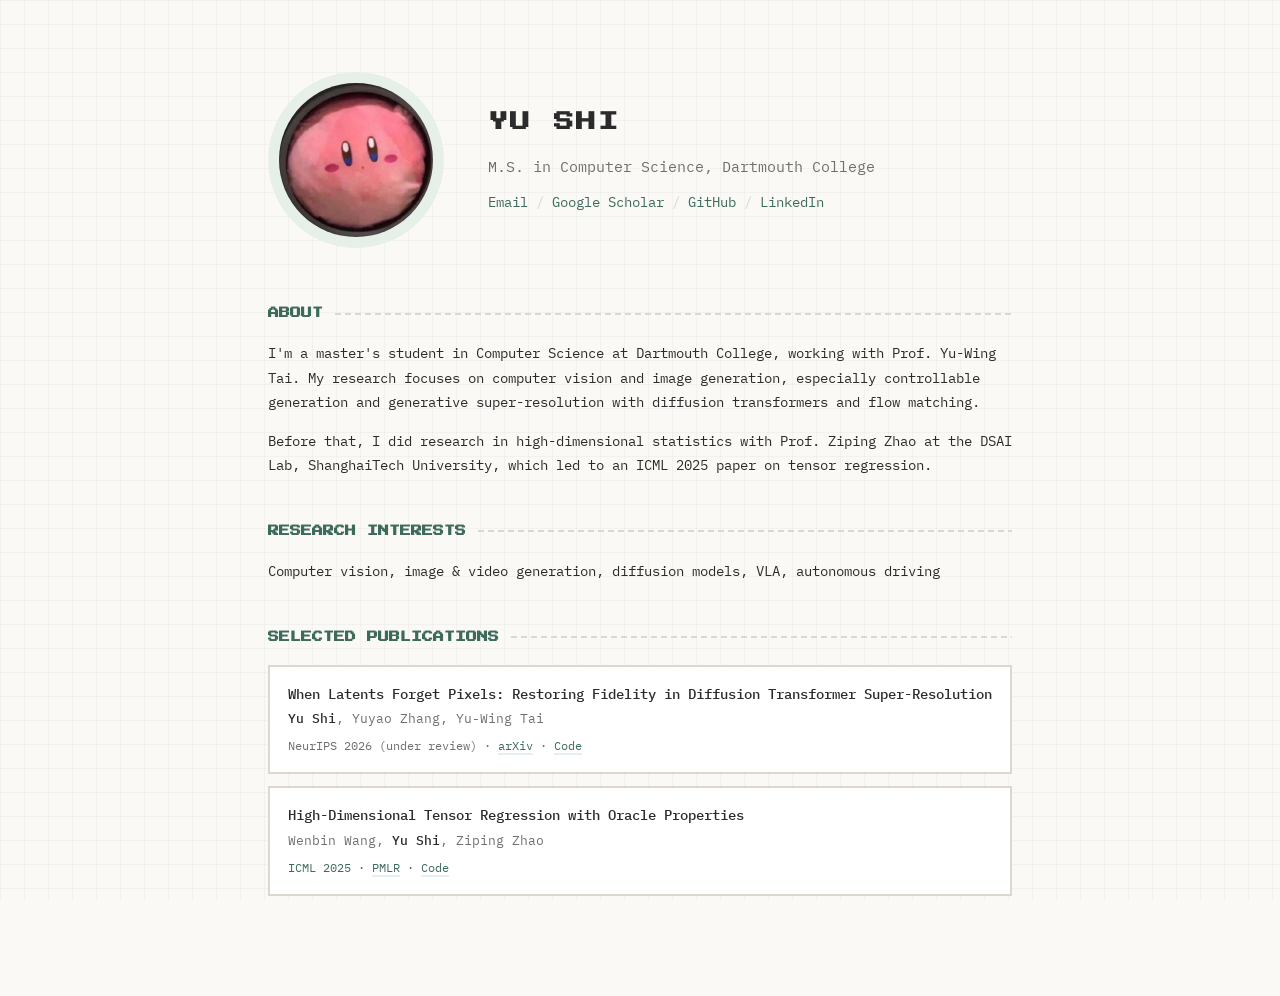
==== index.html @ 2f7542b9 "layout: header with round avatar + links under subtitle; sections ABOUT / RESEARCH INTERESTS / SELEC" ====
<!DOCTYPE html>
<html lang="en">
<head>
<meta charset="UTF-8">
<meta name="viewport" content="width=device-width, initial-scale=1.0">
<title>Yu Shi | Computer Vision &amp; Image Generation</title>
<meta name="description" content="Yu Shi - M.S. student in Computer Science at Dartmouth College. Research: computer vision, image generation, diffusion models.">
<link rel="icon" href="data:image/svg+xml,%3Csvg xmlns='http://www.w3.org/2000/svg' viewBox='0 0 8 8'%3E%3Crect width='8' height='8' fill='%23ffffff'/%3E%3Crect x='2' y='1' width='4' height='1' fill='%233d6a5b'/%3E%3Crect x='1' y='2' width='6' height='2' fill='%233d6a5b'/%3E%3Crect x='2' y='4' width='4' height='2' fill='%233d6a5b'/%3E%3Crect x='3' y='6' width='2' height='1' fill='%233d6a5b'/%3E%3C/svg%3E">
<link rel="preconnect" href="https://fonts.googleapis.com">
<link rel="preconnect" href="https://fonts.gstatic.com" crossorigin>
<link href="https://fonts.googleapis.com/css2?family=Press+Start+2P&family=IBM+Plex+Mono:ital,wght@0,400;0,500;1,400&display=swap" rel="stylesheet">
<style>
  :root {
    --bg: #faf9f6;
    --card: #ffffff;
    --ink: #2b2b2b;
    --sub: #6f6f6f;
    --line: #dcd8cf;
    --accent: #3d6a5b;
    --accent-soft: #e7efe9;
  }
  * { margin: 0; padding: 0; box-sizing: border-box; }
  html { scroll-behavior: smooth; }
  body {
    background: var(--bg);
    color: var(--ink);
    font-family: 'IBM Plex Mono', monospace;
    font-size: 15px;
    line-height: 1.75;
  }
  /* subtle pixel-grid background */
  body::before {
    content: "";
    position: fixed; inset: 0;
    pointer-events: none;
    background-image:
      linear-gradient(to right, rgba(61,106,91,.045) 1px, transparent 1px),
      linear-gradient(to bottom, rgba(61,106,91,.045) 1px, transparent 1px);
    background-size: 24px 24px;
    z-index: 0;
  }
  .wrap {
    position: relative; z-index: 1;
    max-width: 800px;
    margin: 0 auto;
    padding: 72px 28px 56px;
  }
  .pixel { font-family: 'Press Start 2P', monospace; }

  /* header: round avatar left, name + subtitle + links right */
  .hero {
    display: flex;
    align-items: center;
    gap: 44px;
    margin-bottom: 56px;
  }
  .avatar {
    flex-shrink: 0;
    width: 176px; height: 176px;
    border-radius: 50%;
    background: var(--accent-soft);
    display: flex; align-items: center; justify-content: center;
  }
  .avatar img {
    width: 154px; height: 154px;
    border-radius: 50%;
    object-fit: cover;
    display: block;
  }
  h1 {
    font-family: 'Press Start 2P', monospace;
    font-size: 20px;
    letter-spacing: 2px;
    color: var(--ink);
    margin-bottom: 14px;
  }
  .subtitle { font-size: 14.5px; color: var(--sub); margin-bottom: 12px; }
  .links { font-size: 13.5px; color: var(--line); }
  .links a {
    color: var(--accent);
    text-decoration: none;
    margin: 0 8px;
  }
  .links a:first-child { margin-left: 0; }
  .links a:hover { text-decoration: underline; }

  /* sections */
  section { margin-bottom: 44px; }
  h2 {
    font-family: 'Press Start 2P', monospace;
    font-size: 11px;
    color: var(--accent);
    margin-bottom: 18px;
    display: flex;
    align-items: center;
    gap: 12px;
  }
  h2::after {
    content: "";
    flex: 1;
    height: 2px;
    background-image: linear-gradient(to right, var(--line) 60%, transparent 40%);
    background-size: 10px 2px;
  }
  section p { font-size: 14px; margin-bottom: 14px; }
  section p:last-child { margin-bottom: 0; }

  /* publications */
  .pub {
    background: var(--card);
    border: 2px solid var(--line);
    padding: 16px 18px;
    margin-bottom: 12px;
    font-size: 13.5px;
  }
  .pub:hover { border-color: var(--accent); }
  .pub .title { font-weight: 500; color: var(--ink); }
  .pub .authors { color: var(--sub); font-size: 13px; margin: 2px 0 4px; }
  .pub .authors b { color: var(--ink); font-weight: 500; }
  .pub .venue { font-size: 12px; color: var(--accent); }
  .pub .venue.under-review { color: var(--sub); }
  .pub a {
    color: var(--accent);
    text-decoration: none;
    border-bottom: 2px solid var(--accent-soft);
  }
  .pub a:hover { border-bottom-color: var(--accent); }

  @media (max-width: 640px) {
    .wrap { padding-top: 48px; }
    .hero { flex-direction: column; text-align: center; gap: 28px; }
  }
</style>
</head>
<body>
<div class="wrap">

  <!-- HEADER -->
  <header class="hero">
    <div class="avatar">
      <img src="assets/avatar.png" alt="Yu Shi">
    </div>
    <div class="id">
      <h1>YU SHI</h1>
      <p class="subtitle">M.S. in Computer Science, Dartmouth College</p>
      <nav class="links">
        <a href="mailto:rainsyapplication@gmail.com">Email</a>/<a href="https://scholar.google.com/citations?user=AO7PgkQAAAAJ&amp;hl=en" target="_blank" rel="noopener">Google Scholar</a>/<a href="https://github.com/Rain-sy" target="_blank" rel="noopener">GitHub</a>/<a href="https://www.linkedin.com/in/yu-shi-5250a3383/en" target="_blank" rel="noopener">LinkedIn</a>
      </nav>
    </div>
  </header>

  <!-- ABOUT -->
  <section>
    <h2>ABOUT</h2>
    <p>
      I'm a master's student in Computer Science at Dartmouth College,
      working with Prof. Yu-Wing Tai. My research focuses on computer vision
      and image generation, especially controllable generation and generative
      super-resolution with diffusion transformers and flow matching.
    </p>
    <p>
      Before that, I did research in high-dimensional statistics with Prof. Ziping Zhao
      at the DSAI Lab, ShanghaiTech University, which led to an ICML 2025 paper
      on tensor regression.
    </p>
  </section>

  <!-- RESEARCH INTERESTS -->
  <section>
    <h2>RESEARCH INTERESTS</h2>
    <p>Computer vision, image &amp; video generation, diffusion models, VLA, autonomous driving</p>
  </section>

  <!-- SELECTED PUBLICATIONS -->
  <section>
    <h2>SELECTED PUBLICATIONS</h2>
    <div class="pub">
      <div class="title">When Latents Forget Pixels: Restoring Fidelity in Diffusion Transformer Super-Resolution</div>
      <div class="authors"><b>Yu Shi</b>, Yuyao Zhang, Yu-Wing Tai</div>
      <div class="venue under-review">NeurIPS 2026 (under review) &middot;
        <a href="https://arxiv.org/abs/2608.09133" target="_blank" rel="noopener">arXiv</a> &middot;
        <a href="https://github.com/Rain-sy/PGSR" target="_blank" rel="noopener">Code</a>
      </div>
    </div>
    <div class="pub">
      <div class="title">High-Dimensional Tensor Regression with Oracle Properties</div>
      <div class="authors">Wenbin Wang, <b>Yu Shi</b>, Ziping Zhao</div>
      <div class="venue">ICML 2025 &middot;
        <a href="https://proceedings.mlr.press/v267/wang25co.html" target="_blank" rel="noopener">PMLR</a> &middot;
        <a href="https://github.com/Rain-sy/High-Dimensional-Tensor-Regression" target="_blank" rel="noopener">Code</a>
      </div>
    </div>
  </section>

</div>
</body>
</html>
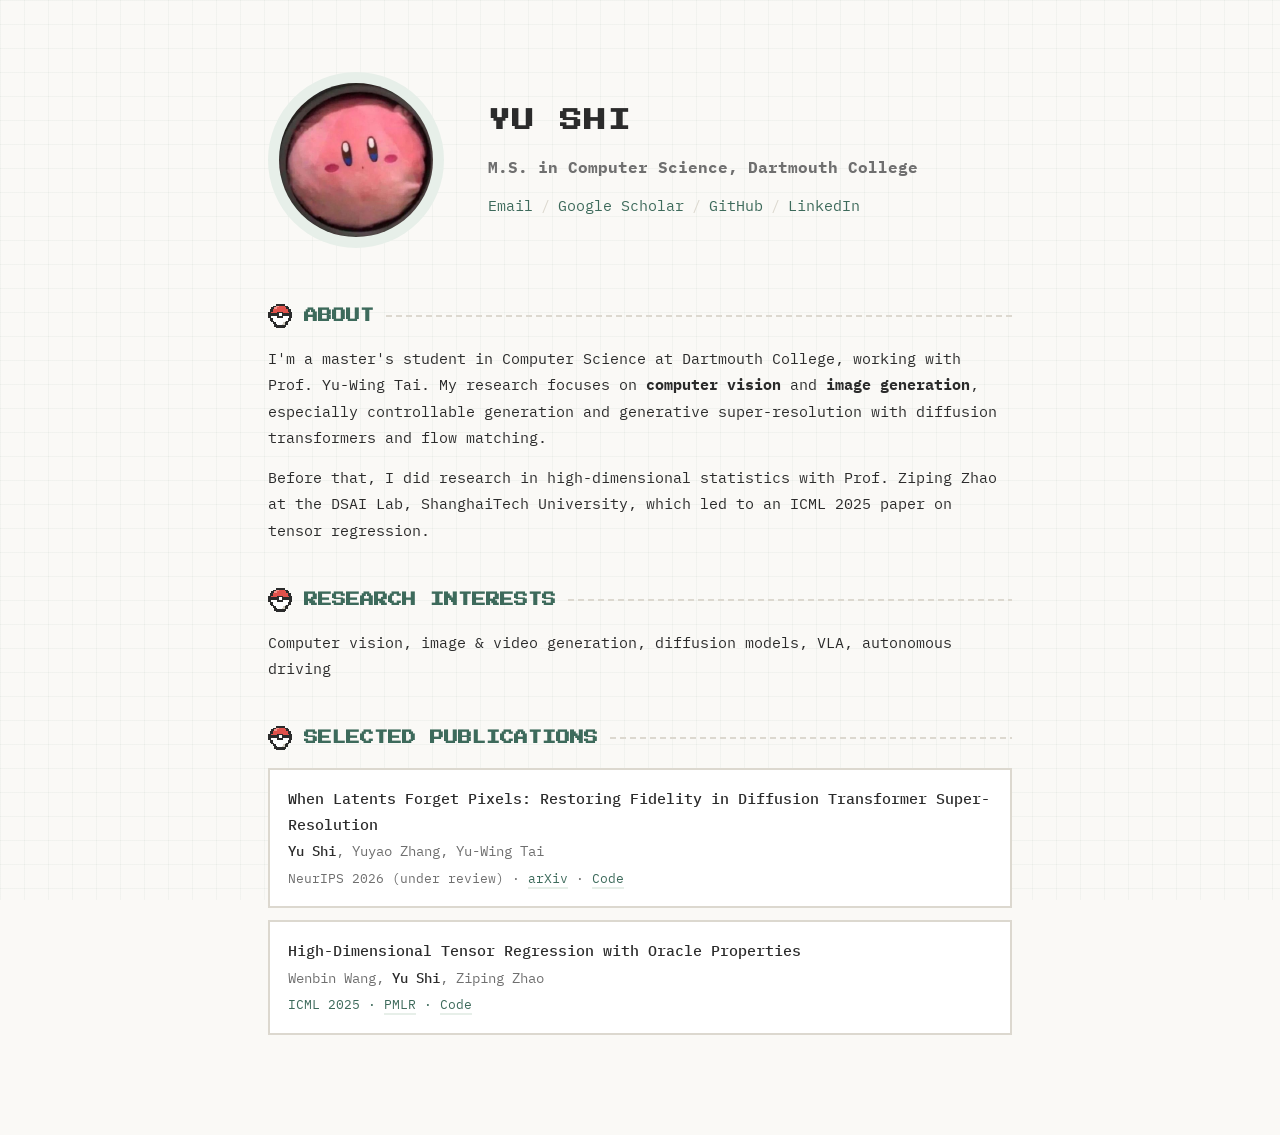
==== commit e74861ce: "Add hand-drawn pixel pokeball section icons, enlarge fonts, add bold emphasis" ====
--- a/index.html
+++ b/index.html
@@ -1,14 +1,13 @@
 <!DOCTYPE html>
-<html lang="en">
-<head>
+<html lang="en"><head>
 <meta charset="UTF-8">
 <meta name="viewport" content="width=device-width, initial-scale=1.0">
 <title>Yu Shi | Computer Vision &amp; Image Generation</title>
 <meta name="description" content="Yu Shi - M.S. student in Computer Science at Dartmouth College. Research: computer vision, image generation, diffusion models.">
-<link rel="icon" href="data:image/svg+xml,%3Csvg xmlns='http://www.w3.org/2000/svg' viewBox='0 0 8 8'%3E%3Crect width='8' height='8' fill='%23ffffff'/%3E%3Crect x='2' y='1' width='4' height='1' fill='%233d6a5b'/%3E%3Crect x='1' y='2' width='6' height='2' fill='%233d6a5b'/%3E%3Crect x='2' y='4' width='4' height='2' fill='%233d6a5b'/%3E%3Crect x='3' y='6' width='2' height='1' fill='%233d6a5b'/%3E%3C/svg%3E">
+<link rel="icon" href="data:image/svg+xml,%3Csvg xmlns='http://www.w3.org/2000/svg' viewBox='0 0 8 8' shape-rendering='crispEdges'%3E%3Crect x='1' y='0' width='6' height='1' fill='%23e0524c'/%3E%3Crect x='0' y='1' width='8' height='2' fill='%23e0524c'/%3E%3Crect x='0' y='3' width='3' height='2' fill='%232b2b2b'/%3E%3Crect x='3' y='3' width='2' height='2' fill='%23ffffff'/%3E%3Crect x='5' y='3' width='3' height='2' fill='%232b2b2b'/%3E%3Crect x='0' y='5' width='8' height='2' fill='%23ffffff'/%3E%3Crect x='1' y='7' width='6' height='1' fill='%23ffffff'/%3E%3C/svg%3E">
 <link rel="preconnect" href="https://fonts.googleapis.com">
-<link rel="preconnect" href="https://fonts.gstatic.com" crossorigin>
-<link href="https://fonts.googleapis.com/css2?family=Press+Start+2P&family=IBM+Plex+Mono:ital,wght@0,400;0,500;1,400&display=swap" rel="stylesheet">
+<link rel="preconnect" href="https://fonts.gstatic.com" crossorigin="">
+<link href="https://fonts.googleapis.com/css2?family=Press+Start+2P&amp;family=IBM+Plex+Mono:ital,wght@0,400;0,500;1,400&amp;display=swap" rel="stylesheet">
 <style>
   :root {
     --bg: #faf9f6;
@@ -25,7 +24,7 @@
     background: var(--bg);
     color: var(--ink);
     font-family: 'IBM Plex Mono', monospace;
-    font-size: 15px;
+    font-size: 16px;
     line-height: 1.75;
   }
   /* subtle pixel-grid background */
@@ -69,13 +68,13 @@
   }
   h1 {
     font-family: 'Press Start 2P', monospace;
-    font-size: 20px;
+    font-size: 22px;
     letter-spacing: 2px;
     color: var(--ink);
     margin-bottom: 14px;
   }
-  .subtitle { font-size: 14.5px; color: var(--sub); margin-bottom: 12px; }
-  .links { font-size: 13.5px; color: var(--line); }
+  .subtitle { font-size: 15.5px; color: var(--sub); margin-bottom: 12px; }
+  .links { font-size: 14.5px; color: var(--line); }
   .links a {
     color: var(--accent);
     text-decoration: none;
@@ -88,7 +87,8 @@
   section { margin-bottom: 44px; }
   h2 {
     font-family: 'Press Start 2P', monospace;
-    font-size: 11px;
+    font-size: 14px;
+    line-height: 1;
     color: var(--accent);
     margin-bottom: 18px;
     display: flex;
@@ -102,7 +102,7 @@
     background-image: linear-gradient(to right, var(--line) 60%, transparent 40%);
     background-size: 10px 2px;
   }
-  section p { font-size: 14px; margin-bottom: 14px; }
+  section p { font-size: 15px; margin-bottom: 14px; }
   section p:last-child { margin-bottom: 0; }
 
   /* publications */
@@ -111,13 +111,13 @@
     border: 2px solid var(--line);
     padding: 16px 18px;
     margin-bottom: 12px;
-    font-size: 13.5px;
+    font-size: 14.5px;
   }
   .pub:hover { border-color: var(--accent); }
   .pub .title { font-weight: 500; color: var(--ink); }
-  .pub .authors { color: var(--sub); font-size: 13px; margin: 2px 0 4px; }
+  .pub .authors { color: var(--sub); font-size: 14px; margin: 2px 0 4px; }
   .pub .authors b { color: var(--ink); font-weight: 500; }
-  .pub .venue { font-size: 12px; color: var(--accent); }
+  .pub .venue { font-size: 13px; color: var(--accent); }
   .pub .venue.under-review { color: var(--sub); }
   .pub a {
     color: var(--accent);
@@ -126,6 +126,12 @@
   }
   .pub a:hover { border-bottom-color: var(--accent); }
 
+  /* hand-drawn pixel pokeball (inline SVG symbol) */
+  .h2ball {
+    width: 24px; height: 24px;
+    flex-shrink: 0;
+    shape-rendering: crispEdges;
+  }
   @media (max-width: 640px) {
     .wrap { padding-top: 48px; }
     .hero { flex-direction: column; text-align: center; gap: 28px; }
@@ -133,6 +139,24 @@
 </style>
 </head>
 <body>
+<!-- hand-drawn pixel pokeball, reused by section titles -->
+<svg width="0" height="0" style="position:absolute" aria-hidden="true">
+  <symbol id="pokeball" viewBox="0 0 16 16" shape-rendering="crispEdges">
+    <rect x="5" y="0" width="6" height="1" fill="#2b2b2b"></rect>
+    <rect x="3" y="1" width="2" height="1" fill="#2b2b2b"></rect><rect x="5" y="1" width="2" height="1" fill="#f2938b"></rect><rect x="7" y="1" width="4" height="1" fill="#e0524c"></rect><rect x="11" y="1" width="2" height="1" fill="#2b2b2b"></rect>
+    <rect x="2" y="2" width="2" height="1" fill="#2b2b2b"></rect><rect x="4" y="2" width="2" height="1" fill="#f2938b"></rect><rect x="6" y="2" width="6" height="1" fill="#e0524c"></rect><rect x="12" y="2" width="2" height="1" fill="#2b2b2b"></rect>
+    <rect x="1" y="3" width="2" height="2" fill="#2b2b2b"></rect><rect x="3" y="3" width="10" height="2" fill="#e0524c"></rect><rect x="13" y="3" width="2" height="2" fill="#2b2b2b"></rect>
+    <rect x="0" y="5" width="2" height="1" fill="#2b2b2b"></rect><rect x="2" y="5" width="4" height="1" fill="#e0524c"></rect><rect x="6" y="5" width="4" height="1" fill="#2b2b2b"></rect><rect x="10" y="5" width="4" height="1" fill="#e0524c"></rect><rect x="14" y="5" width="2" height="1" fill="#2b2b2b"></rect>
+    <rect x="0" y="6" width="7" height="2" fill="#2b2b2b"></rect><rect x="7" y="6" width="2" height="2" fill="#ffffff"></rect><rect x="9" y="6" width="7" height="2" fill="#2b2b2b"></rect>
+    <rect x="0" y="8" width="2" height="1" fill="#2b2b2b"></rect><rect x="2" y="8" width="4" height="1" fill="#ffffff"></rect><rect x="6" y="8" width="4" height="1" fill="#2b2b2b"></rect><rect x="10" y="8" width="4" height="1" fill="#ffffff"></rect><rect x="14" y="8" width="2" height="1" fill="#2b2b2b"></rect>
+    <rect x="1" y="9" width="2" height="2" fill="#2b2b2b"></rect><rect x="3" y="9" width="10" height="2" fill="#ffffff"></rect><rect x="13" y="9" width="2" height="2" fill="#2b2b2b"></rect>
+    <rect x="2" y="11" width="2" height="1" fill="#2b2b2b"></rect><rect x="4" y="11" width="7" height="1" fill="#ffffff"></rect><rect x="11" y="11" width="1" height="1" fill="#d3cfc3"></rect><rect x="12" y="11" width="2" height="1" fill="#2b2b2b"></rect>
+    <rect x="3" y="12" width="2" height="1" fill="#2b2b2b"></rect><rect x="5" y="12" width="5" height="1" fill="#ffffff"></rect><rect x="10" y="12" width="1" height="1" fill="#d3cfc3"></rect><rect x="11" y="12" width="2" height="1" fill="#2b2b2b"></rect>
+    <rect x="4" y="13" width="2" height="1" fill="#2b2b2b"></rect><rect x="6" y="13" width="3" height="1" fill="#ffffff"></rect><rect x="9" y="13" width="2" height="1" fill="#d3cfc3"></rect><rect x="11" y="13" width="2" height="1" fill="#2b2b2b"></rect>
+    <rect x="4" y="14" width="8" height="1" fill="#2b2b2b"></rect>
+    <rect x="5" y="15" width="6" height="1" fill="#2b2b2b"></rect>
+  </symbol>
+</svg>
 <div class="wrap">
 
   <!-- HEADER -->
@@ -142,7 +166,7 @@
     </div>
     <div class="id">
       <h1>YU SHI</h1>
-      <p class="subtitle">M.S. in Computer Science, Dartmouth College</p>
+      <p class="subtitle" style="font-weight: bold">M.S. in Computer Science, Dartmouth College</p>
       <nav class="links">
         <a href="mailto:rainsyapplication@gmail.com">Email</a>/<a href="https://scholar.google.com/citations?user=AO7PgkQAAAAJ&amp;hl=en" target="_blank" rel="noopener">Google Scholar</a>/<a href="https://github.com/Rain-sy" target="_blank" rel="noopener">GitHub</a>/<a href="https://www.linkedin.com/in/yu-shi-5250a3383/en" target="_blank" rel="noopener">LinkedIn</a>
       </nav>
@@ -151,11 +175,11 @@
 
   <!-- ABOUT -->
   <section>
-    <h2>ABOUT</h2>
-    <p>
+    <h2><svg class="h2ball" aria-hidden="true"><use href="#pokeball"></use></svg>ABOUT</h2>
+    <p style="font-weight: normal;">
       I'm a master's student in Computer Science at Dartmouth College,
-      working with Prof. Yu-Wing Tai. My research focuses on computer vision
-      and image generation, especially controllable generation and generative
+      working with Prof. Yu-Wing Tai. My research focuses on <b>computer vision</b>
+      and <b>image generation</b>, especially controllable generation and generative
       super-resolution with diffusion transformers and flow matching.
     </p>
     <p>
@@ -167,31 +191,33 @@
 
   <!-- RESEARCH INTERESTS -->
   <section>
-    <h2>RESEARCH INTERESTS</h2>
+    <h2><svg class="h2ball" aria-hidden="true"><use href="#pokeball"></use></svg>RESEARCH INTERESTS</h2>
     <p>Computer vision, image &amp; video generation, diffusion models, VLA, autonomous driving</p>
   </section>
 
   <!-- SELECTED PUBLICATIONS -->
   <section>
-    <h2>SELECTED PUBLICATIONS</h2>
+    <h2><svg class="h2ball" aria-hidden="true"><use href="#pokeball"></use></svg>SELECTED PUBLICATIONS</h2>
     <div class="pub">
       <div class="title">When Latents Forget Pixels: Restoring Fidelity in Diffusion Transformer Super-Resolution</div>
       <div class="authors"><b>Yu Shi</b>, Yuyao Zhang, Yu-Wing Tai</div>
-      <div class="venue under-review">NeurIPS 2026 (under review) &middot;
-        <a href="https://arxiv.org/abs/2608.09133" target="_blank" rel="noopener">arXiv</a> &middot;
+      <div class="venue under-review">NeurIPS 2026 (under review) ·
+        <a href="https://arxiv.org/abs/2608.09133" target="_blank" rel="noopener">arXiv</a> ·
         <a href="https://github.com/Rain-sy/PGSR" target="_blank" rel="noopener">Code</a>
       </div>
     </div>
     <div class="pub">
       <div class="title">High-Dimensional Tensor Regression with Oracle Properties</div>
       <div class="authors">Wenbin Wang, <b>Yu Shi</b>, Ziping Zhao</div>
-      <div class="venue">ICML 2025 &middot;
-        <a href="https://proceedings.mlr.press/v267/wang25co.html" target="_blank" rel="noopener">PMLR</a> &middot;
+      <div class="venue">ICML 2025 ·
+        <a href="https://proceedings.mlr.press/v267/wang25co.html" target="_blank" rel="noopener">PMLR</a> ·
         <a href="https://github.com/Rain-sy/High-Dimensional-Tensor-Regression" target="_blank" rel="noopener">Code</a>
       </div>
     </div>
   </section>
 
 </div>
-</body>
-</html>
+
+
+
+</body></html>
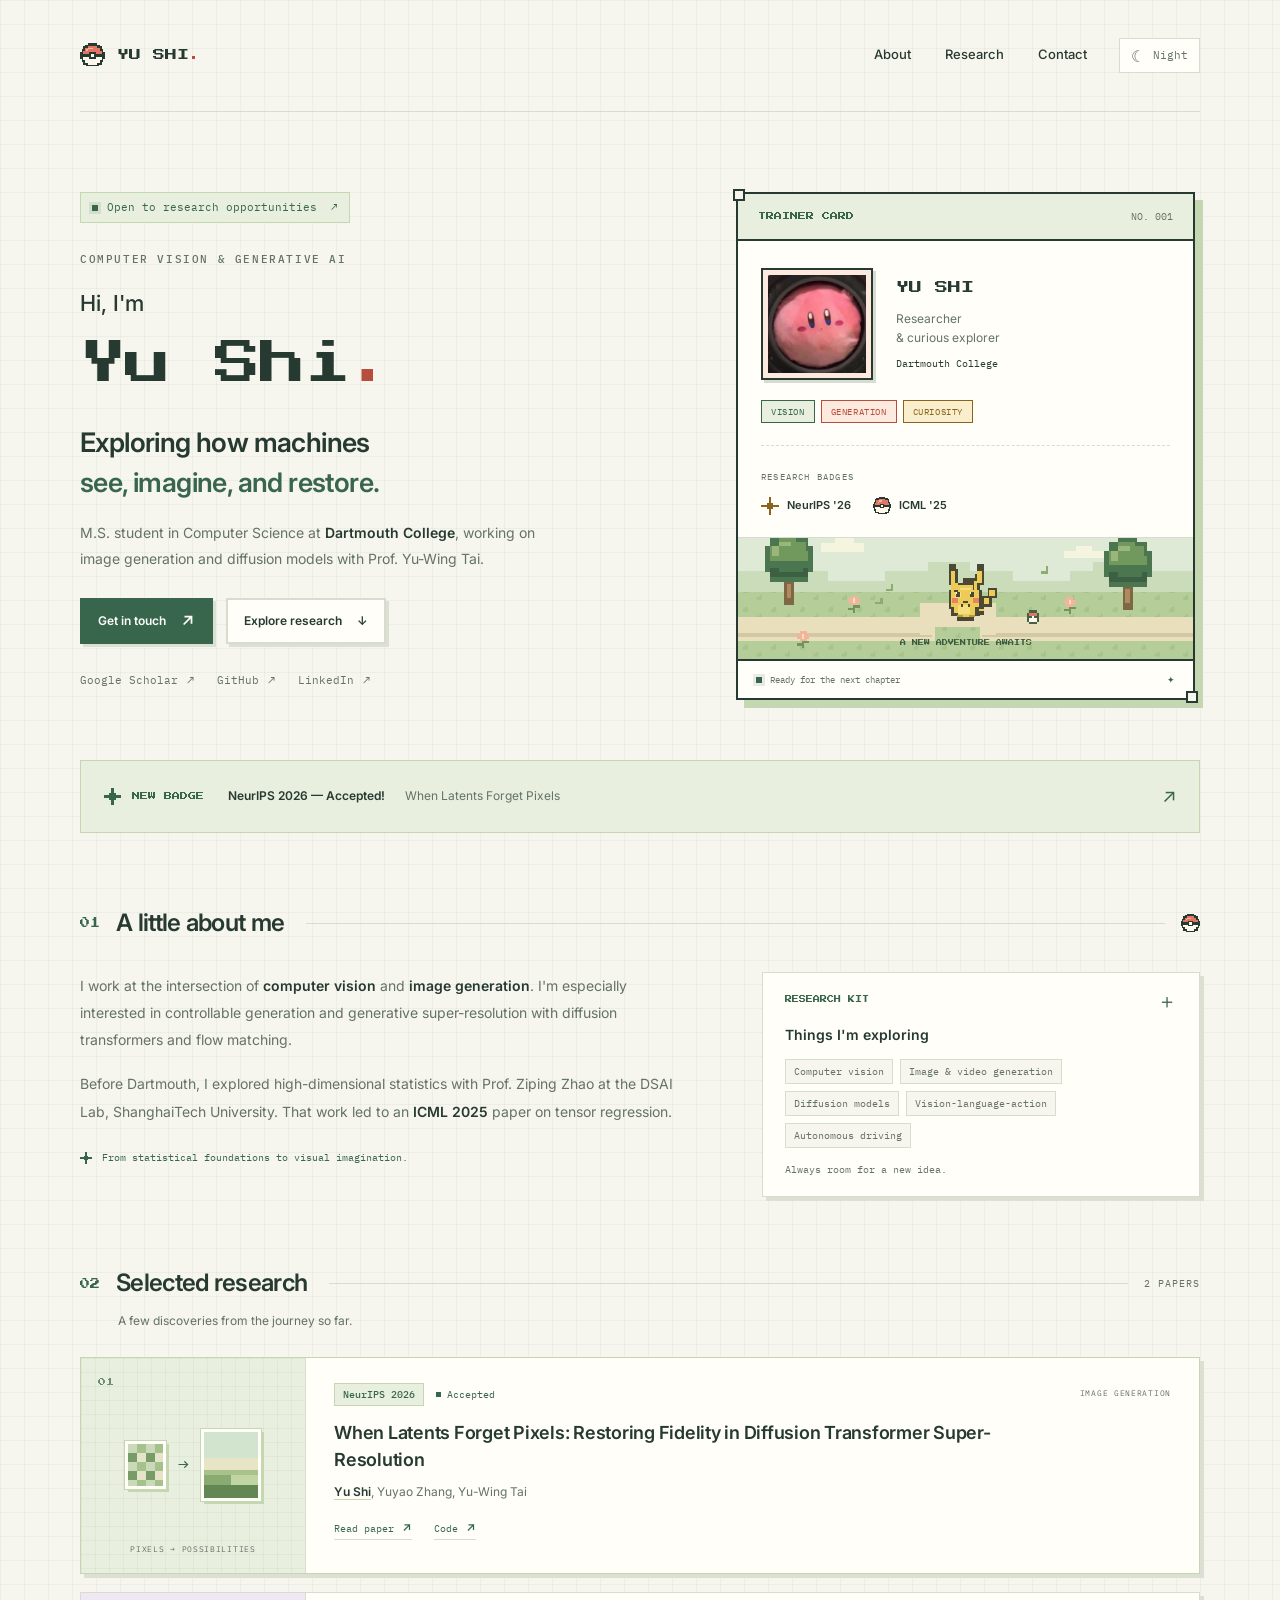
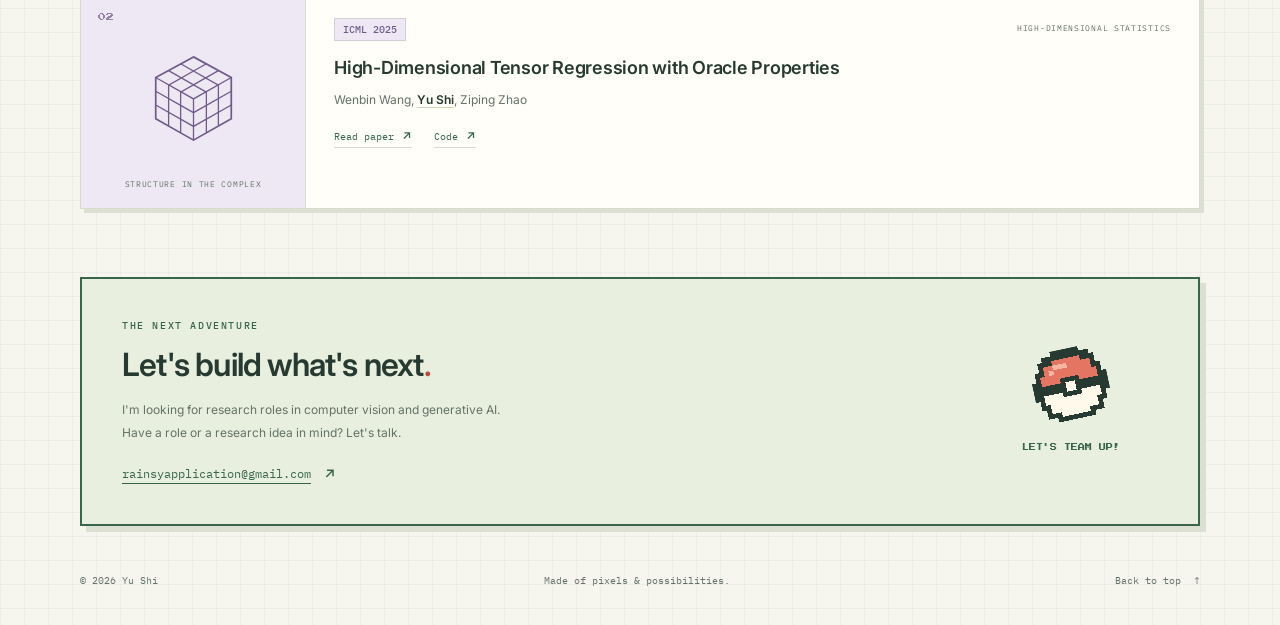
==== commit 95a24ed5: "Refresh pixel portfolio and mark NeurIPS 2026 accepted" ====
--- a/index.html
+++ b/index.html
@@ -1,223 +1,122 @@
 <!DOCTYPE html>
-<html lang="en"><head>
-<meta charset="UTF-8">
-<meta name="viewport" content="width=device-width, initial-scale=1.0">
-<title>Yu Shi | Computer Vision &amp; Image Generation</title>
-<meta name="description" content="Yu Shi - M.S. student in Computer Science at Dartmouth College. Research: computer vision, image generation, diffusion models.">
-<link rel="icon" href="data:image/svg+xml,%3Csvg xmlns='http://www.w3.org/2000/svg' viewBox='0 0 8 8' shape-rendering='crispEdges'%3E%3Crect x='1' y='0' width='6' height='1' fill='%23e0524c'/%3E%3Crect x='0' y='1' width='8' height='2' fill='%23e0524c'/%3E%3Crect x='0' y='3' width='3' height='2' fill='%232b2b2b'/%3E%3Crect x='3' y='3' width='2' height='2' fill='%23ffffff'/%3E%3Crect x='5' y='3' width='3' height='2' fill='%232b2b2b'/%3E%3Crect x='0' y='5' width='8' height='2' fill='%23ffffff'/%3E%3Crect x='1' y='7' width='6' height='1' fill='%23ffffff'/%3E%3C/svg%3E">
-<link rel="preconnect" href="https://fonts.googleapis.com">
-<link rel="preconnect" href="https://fonts.gstatic.com" crossorigin="">
-<link href="https://fonts.googleapis.com/css2?family=Press+Start+2P&amp;family=IBM+Plex+Mono:ital,wght@0,400;0,500;1,400&amp;display=swap" rel="stylesheet">
-<style>
-  :root {
-    --bg: #faf9f6;
-    --card: #ffffff;
-    --ink: #2b2b2b;
-    --sub: #6f6f6f;
-    --line: #dcd8cf;
-    --accent: #3d6a5b;
-    --accent-soft: #e7efe9;
-  }
-  * { margin: 0; padding: 0; box-sizing: border-box; }
-  html { scroll-behavior: smooth; }
-  body {
-    background: var(--bg);
-    color: var(--ink);
-    font-family: 'IBM Plex Mono', monospace;
-    font-size: 16px;
-    line-height: 1.75;
-  }
-  /* subtle pixel-grid background */
-  body::before {
-    content: "";
-    position: fixed; inset: 0;
-    pointer-events: none;
-    background-image:
-      linear-gradient(to right, rgba(61,106,91,.045) 1px, transparent 1px),
-      linear-gradient(to bottom, rgba(61,106,91,.045) 1px, transparent 1px);
-    background-size: 24px 24px;
-    z-index: 0;
-  }
-  .wrap {
-    position: relative; z-index: 1;
-    max-width: 800px;
-    margin: 0 auto;
-    padding: 72px 28px 56px;
-  }
-  .pixel { font-family: 'Press Start 2P', monospace; }
-
-  /* header: round avatar left, name + subtitle + links right */
-  .hero {
-    display: flex;
-    align-items: center;
-    gap: 44px;
-    margin-bottom: 56px;
-  }
-  .avatar {
-    flex-shrink: 0;
-    width: 176px; height: 176px;
-    border-radius: 50%;
-    background: var(--accent-soft);
-    display: flex; align-items: center; justify-content: center;
-  }
-  .avatar img {
-    width: 154px; height: 154px;
-    border-radius: 50%;
-    object-fit: cover;
-    display: block;
-  }
-  h1 {
-    font-family: 'Press Start 2P', monospace;
-    font-size: 22px;
-    letter-spacing: 2px;
-    color: var(--ink);
-    margin-bottom: 14px;
-  }
-  .subtitle { font-size: 15.5px; color: var(--sub); margin-bottom: 12px; }
-  .links { font-size: 14.5px; color: var(--line); }
-  .links a {
-    color: var(--accent);
-    text-decoration: none;
-    margin: 0 8px;
-  }
-  .links a:first-child { margin-left: 0; }
-  .links a:hover { text-decoration: underline; }
-
-  /* sections */
-  section { margin-bottom: 44px; }
-  h2 {
-    font-family: 'Press Start 2P', monospace;
-    font-size: 14px;
-    line-height: 1;
-    color: var(--accent);
-    margin-bottom: 18px;
-    display: flex;
-    align-items: center;
-    gap: 12px;
-  }
-  h2::after {
-    content: "";
-    flex: 1;
-    height: 2px;
-    background-image: linear-gradient(to right, var(--line) 60%, transparent 40%);
-    background-size: 10px 2px;
-  }
-  section p { font-size: 15px; margin-bottom: 14px; }
-  section p:last-child { margin-bottom: 0; }
-
-  /* publications */
-  .pub {
-    background: var(--card);
-    border: 2px solid var(--line);
-    padding: 16px 18px;
-    margin-bottom: 12px;
-    font-size: 14.5px;
-  }
-  .pub:hover { border-color: var(--accent); }
-  .pub .title { font-weight: 500; color: var(--ink); }
-  .pub .authors { color: var(--sub); font-size: 14px; margin: 2px 0 4px; }
-  .pub .authors b { color: var(--ink); font-weight: 500; }
-  .pub .venue { font-size: 13px; color: var(--accent); }
-  .pub .venue.under-review { color: var(--sub); }
-  .pub a {
-    color: var(--accent);
-    text-decoration: none;
-    border-bottom: 2px solid var(--accent-soft);
-  }
-  .pub a:hover { border-bottom-color: var(--accent); }
-
-  /* hand-drawn pixel pokeball (inline SVG symbol) */
-  .h2ball {
-    width: 24px; height: 24px;
-    flex-shrink: 0;
-    shape-rendering: crispEdges;
-  }
-  @media (max-width: 640px) {
-    .wrap { padding-top: 48px; }
-    .hero { flex-direction: column; text-align: center; gap: 28px; }
-  }
-</style>
+<html lang="en">
+<head>
+  <meta charset="UTF-8">
+  <meta name="viewport" content="width=device-width, initial-scale=1.0">
+  <meta name="color-scheme" content="light dark">
+  <meta name="theme-color" content="#f6f5ee">
+  <title>Yu Shi | Computer Vision &amp; Generative AI</title>
+  <meta name="description" content="Yu Shi, M.S. student in Computer Science at Dartmouth College. Computer vision, image generation, and diffusion models. NeurIPS 2026 and ICML 2025. Open to research opportunities.">
+  <meta property="og:title" content="Yu Shi | Computer Vision &amp; Generative AI">
+  <meta property="og:description" content="Exploring how machines see, imagine, and restore. Research at Dartmouth College. NeurIPS 2026 · ICML 2025.">
+  <meta property="og:type" content="website">
+  <meta property="og:url" content="https://rain-sy.github.io/">
+  <meta property="og:image" content="https://rain-sy.github.io/assets/avatar.png">
+  <link rel="icon" href="assets/pokeball.svg" type="image/svg+xml">
+  <link rel="preconnect" href="https://fonts.googleapis.com">
+  <link rel="preconnect" href="https://fonts.gstatic.com" crossorigin>
+  <link href="https://fonts.googleapis.com/css2?family=Press+Start+2P&amp;family=Inter:wght@400;500;600;700&amp;family=IBM+Plex+Mono:wght@400;500;600&amp;display=swap" rel="stylesheet">
+  <link rel="stylesheet" href="assets/styles.css">
+  <script>
+    try {
+      if (localStorage.getItem('yu-shi-theme') === 'dark') document.documentElement.dataset.theme = 'dark';
+    } catch (_) {}
+  </script>
+  <script src="assets/site.js" defer></script>
 </head>
 <body>
-<!-- hand-drawn pixel pokeball, reused by section titles -->
-<svg width="0" height="0" style="position:absolute" aria-hidden="true">
-  <symbol id="pokeball" viewBox="0 0 16 16" shape-rendering="crispEdges">
-    <rect x="5" y="0" width="6" height="1" fill="#2b2b2b"></rect>
-    <rect x="3" y="1" width="2" height="1" fill="#2b2b2b"></rect><rect x="5" y="1" width="2" height="1" fill="#f2938b"></rect><rect x="7" y="1" width="4" height="1" fill="#e0524c"></rect><rect x="11" y="1" width="2" height="1" fill="#2b2b2b"></rect>
-    <rect x="2" y="2" width="2" height="1" fill="#2b2b2b"></rect><rect x="4" y="2" width="2" height="1" fill="#f2938b"></rect><rect x="6" y="2" width="6" height="1" fill="#e0524c"></rect><rect x="12" y="2" width="2" height="1" fill="#2b2b2b"></rect>
-    <rect x="1" y="3" width="2" height="2" fill="#2b2b2b"></rect><rect x="3" y="3" width="10" height="2" fill="#e0524c"></rect><rect x="13" y="3" width="2" height="2" fill="#2b2b2b"></rect>
-    <rect x="0" y="5" width="2" height="1" fill="#2b2b2b"></rect><rect x="2" y="5" width="4" height="1" fill="#e0524c"></rect><rect x="6" y="5" width="4" height="1" fill="#2b2b2b"></rect><rect x="10" y="5" width="4" height="1" fill="#e0524c"></rect><rect x="14" y="5" width="2" height="1" fill="#2b2b2b"></rect>
-    <rect x="0" y="6" width="7" height="2" fill="#2b2b2b"></rect><rect x="7" y="6" width="2" height="2" fill="#ffffff"></rect><rect x="9" y="6" width="7" height="2" fill="#2b2b2b"></rect>
-    <rect x="0" y="8" width="2" height="1" fill="#2b2b2b"></rect><rect x="2" y="8" width="4" height="1" fill="#ffffff"></rect><rect x="6" y="8" width="4" height="1" fill="#2b2b2b"></rect><rect x="10" y="8" width="4" height="1" fill="#ffffff"></rect><rect x="14" y="8" width="2" height="1" fill="#2b2b2b"></rect>
-    <rect x="1" y="9" width="2" height="2" fill="#2b2b2b"></rect><rect x="3" y="9" width="10" height="2" fill="#ffffff"></rect><rect x="13" y="9" width="2" height="2" fill="#2b2b2b"></rect>
-    <rect x="2" y="11" width="2" height="1" fill="#2b2b2b"></rect><rect x="4" y="11" width="7" height="1" fill="#ffffff"></rect><rect x="11" y="11" width="1" height="1" fill="#d3cfc3"></rect><rect x="12" y="11" width="2" height="1" fill="#2b2b2b"></rect>
-    <rect x="3" y="12" width="2" height="1" fill="#2b2b2b"></rect><rect x="5" y="12" width="5" height="1" fill="#ffffff"></rect><rect x="10" y="12" width="1" height="1" fill="#d3cfc3"></rect><rect x="11" y="12" width="2" height="1" fill="#2b2b2b"></rect>
-    <rect x="4" y="13" width="2" height="1" fill="#2b2b2b"></rect><rect x="6" y="13" width="3" height="1" fill="#ffffff"></rect><rect x="9" y="13" width="2" height="1" fill="#d3cfc3"></rect><rect x="11" y="13" width="2" height="1" fill="#2b2b2b"></rect>
-    <rect x="4" y="14" width="8" height="1" fill="#2b2b2b"></rect>
-    <rect x="5" y="15" width="6" height="1" fill="#2b2b2b"></rect>
-  </symbol>
-</svg>
-<div class="wrap">
+  <a class="skip-link" href="#main">Skip to content</a>
+  <svg class="svg-defs" xmlns="http://www.w3.org/2000/svg" aria-hidden="true">
+    <symbol id="ball" viewBox="0 0 16 16">
+      <path fill="#263a31" d="M5 0h6v1h2v1h1v2h1v2h1v4h-1v2h-1v2h-2v1H4v-1H2v-2H1v-2H0V6h1V4h1V2h1V1h2z"/>
+      <path fill="#e57563" d="M5 2h6v1h2v2h1v2H2V5h1V3h2z"/>
+      <path fill="#fff9ec" d="M2 9h12v2h-1v2h-2v1H5v-1H3v-2H2z"/>
+      <path fill="#263a31" d="M1 7h5V6h4v1h5v2h-5v1H6V9H1z"/>
+      <path fill="#fff9ec" d="M7 7h2v2H7z"/>
+      <path fill="#f6b4a2" d="M5 3h3v1H5v1H4V4h1z"/>
+    </symbol>
+    <symbol id="arrow" viewBox="0 0 16 16"><path d="M3 12 12 3M4 3h8v8" fill="none" stroke="currentColor" stroke-width="2"/></symbol>
+    <symbol id="star" viewBox="0 0 16 16"><path fill="currentColor" d="M7 0h2v5h2v2h5v2h-5v2H9v5H7v-5H5V9H0V7h5V5h2z"/></symbol>
+  </svg>
 
-  <!-- HEADER -->
-  <header class="hero">
-    <div class="avatar">
-      <img src="assets/avatar.png" alt="Yu Shi">
-    </div>
-    <div class="id">
-      <h1>YU SHI</h1>
-      <p class="subtitle" style="font-weight: bold">M.S. in Computer Science, Dartmouth College</p>
-      <nav class="links">
-        <a href="mailto:rainsyapplication@gmail.com">Email</a>/<a href="https://scholar.google.com/citations?user=AO7PgkQAAAAJ&amp;hl=en" target="_blank" rel="noopener">Google Scholar</a>/<a href="https://github.com/Rain-sy" target="_blank" rel="noopener">GitHub</a>/<a href="https://www.linkedin.com/in/yu-shi-5250a3383/en" target="_blank" rel="noopener">LinkedIn</a>
-      </nav>
-    </div>
-  </header>
+  <div class="site-shell">
+    <header class="site-header">
+      <a class="brand" href="#" aria-label="Yu Shi, home"><svg class="ball-icon" aria-hidden="true"><use href="#ball"/></svg><span>YU SHI<span class="brand-dot">.</span></span></a>
+      <nav class="main-nav" aria-label="Main navigation"><a href="#about">About</a><a href="#research">Research</a><a href="#contact">Contact</a></nav>
+      <button class="theme-toggle" type="button" aria-label="Switch to night mode" aria-pressed="false"><span class="theme-icon" aria-hidden="true">☾</span><span class="theme-label">Night</span></button>
+    </header>
 
-  <!-- ABOUT -->
-  <section>
-    <h2><svg class="h2ball" aria-hidden="true"><use href="#pokeball"></use></svg>ABOUT</h2>
-    <p style="font-weight: normal;">
-      I'm a master's student in Computer Science at Dartmouth College,
-      working with Prof. Yu-Wing Tai. My research focuses on <b>computer vision</b>
-      and <b>image generation</b>, especially controllable generation and generative
-      super-resolution with diffusion transformers and flow matching.
-    </p>
-    <p>
-      Before that, I did research in high-dimensional statistics with Prof. Ziping Zhao
-      at the DSAI Lab, ShanghaiTech University, which led to an ICML 2025 paper
-      on tensor regression.
-    </p>
-  </section>
+    <main id="main">
+      <section class="hero" aria-labelledby="hero-title">
+        <div class="hero-copy">
+          <a class="availability" href="#contact"><span class="status-dot" aria-hidden="true"></span>Open to research opportunities <span aria-hidden="true">↗</span></a>
+          <p class="eyebrow">COMPUTER VISION &amp; GENERATIVE AI</p>
+          <h1 id="hero-title">Hi, I'm <span>Yu Shi<span class="name-dot">.</span></span></h1>
+          <p class="hero-lead">Exploring how machines<br class="desktop-break"> <span class="highlight">see, imagine, and restore.</span></p>
+          <p class="hero-description">M.S. student in Computer Science at <strong>Dartmouth College</strong>, working on image generation and diffusion models with Prof. Yu-Wing Tai.</p>
+          <div class="hero-actions"><a class="button button-primary" href="mailto:rainsyapplication@gmail.com">Get in touch <svg aria-hidden="true"><use href="#arrow"/></svg></a><a class="button button-secondary" href="#research">Explore research <span aria-hidden="true">↓</span></a></div>
+          <nav class="social-links" aria-label="Professional profiles">
+            <a href="https://scholar.google.com/citations?user=AO7PgkQAAAAJ&amp;hl=en" target="_blank" rel="noopener noreferrer">Google Scholar <span aria-hidden="true">↗</span></a>
+            <a href="https://github.com/Rain-sy" target="_blank" rel="noopener noreferrer">GitHub <span aria-hidden="true">↗</span></a>
+            <a href="https://www.linkedin.com/in/yu-shi-5250a3383/en" target="_blank" rel="noopener noreferrer">LinkedIn <span aria-hidden="true">↗</span></a>
+          </nav>
+        </div>
+        <aside class="trainer-card" aria-label="Trainer profile">
+          <div class="trainer-card-top"><span class="pixel-text">TRAINER CARD</span><span class="card-number">NO. 001</span></div>
+          <div class="trainer-profile">
+            <div class="avatar-frame"><img src="assets/avatar.png" alt="Yu Shi's Kirby profile avatar" width="460" height="460" fetchpriority="high"></div>
+            <div class="trainer-info"><p class="trainer-name pixel-text">YU SHI</p><p>Researcher<br>&amp; curious explorer</p><span class="trainer-location">Dartmouth College</span></div>
+          </div>
+          <div class="trainer-types"><span class="type type-green">VISION</span><span class="type type-coral">GENERATION</span><span class="type type-gold">CURIOSITY</span></div>
+          <div class="trainer-achievements"><span>RESEARCH BADGES</span><div><span title="NeurIPS 2026 Accepted"><svg aria-hidden="true"><use href="#star"/></svg>NeurIPS '26</span><span title="ICML 2025"><svg aria-hidden="true"><use href="#ball"/></svg>ICML '25</span></div></div>
+          <div class="trainer-world" aria-hidden="true"><img src="assets/pixel-world.svg" alt="" width="384" height="112"><span class="world-caption pixel-text">A NEW ADVENTURE AWAITS</span></div>
+          <div class="trainer-card-bottom"><span class="status-dot" aria-hidden="true"></span><span>Ready for the next chapter</span><span aria-hidden="true">✦</span></div>
+        </aside>
+      </section>
 
-  <!-- RESEARCH INTERESTS -->
-  <section>
-    <h2><svg class="h2ball" aria-hidden="true"><use href="#pokeball"></use></svg>RESEARCH INTERESTS</h2>
-    <p>Computer vision, image &amp; video generation, diffusion models, VLA, autonomous driving</p>
-  </section>
+      <a class="news-banner" href="#neurips-paper"><span class="news-label pixel-text"><svg aria-hidden="true"><use href="#star"/></svg>NEW BADGE</span><span class="news-message"><strong>NeurIPS 2026 — Accepted!</strong><span>When Latents Forget Pixels</span></span><span class="news-arrow" aria-hidden="true">↗</span></a>
 
-  <!-- SELECTED PUBLICATIONS -->
-  <section>
-    <h2><svg class="h2ball" aria-hidden="true"><use href="#pokeball"></use></svg>SELECTED PUBLICATIONS</h2>
-    <div class="pub">
-      <div class="title">When Latents Forget Pixels: Restoring Fidelity in Diffusion Transformer Super-Resolution</div>
-      <div class="authors"><b>Yu Shi</b>, Yuyao Zhang, Yu-Wing Tai</div>
-      <div class="venue under-review">NeurIPS 2026 (under review) ·
-        <a href="https://arxiv.org/abs/2608.09133" target="_blank" rel="noopener">arXiv</a> ·
-        <a href="https://github.com/Rain-sy/PGSR" target="_blank" rel="noopener">Code</a>
-      </div>
-    </div>
-    <div class="pub">
-      <div class="title">High-Dimensional Tensor Regression with Oracle Properties</div>
-      <div class="authors">Wenbin Wang, <b>Yu Shi</b>, Ziping Zhao</div>
-      <div class="venue">ICML 2025 ·
-        <a href="https://proceedings.mlr.press/v267/wang25co.html" target="_blank" rel="noopener">PMLR</a> ·
-        <a href="https://github.com/Rain-sy/High-Dimensional-Tensor-Regression" target="_blank" rel="noopener">Code</a>
-      </div>
-    </div>
-  </section>
+      <section class="about-section" id="about" aria-labelledby="about-title">
+        <div class="section-heading"><span class="section-index pixel-text">01</span><h2 id="about-title">A little about me</h2><span class="heading-line" aria-hidden="true"></span><svg class="ball-icon" aria-hidden="true"><use href="#ball"/></svg></div>
+        <div class="about-layout">
+          <div class="about-copy">
+            <p>I work at the intersection of <strong>computer vision</strong> and <strong>image generation</strong>. I'm especially interested in controllable generation and generative super-resolution with diffusion transformers and flow matching.</p>
+            <p>Before Dartmouth, I explored high-dimensional statistics with Prof. Ziping Zhao at the DSAI Lab, ShanghaiTech University. That work led to an <strong>ICML 2025</strong> paper on tensor regression.</p>
+            <p class="about-note"><svg aria-hidden="true"><use href="#star"/></svg>From statistical foundations to visual imagination.</p>
+          </div>
+          <aside class="interest-panel" aria-labelledby="interests-title"><div class="panel-label"><span class="pixel-text">RESEARCH KIT</span><span aria-hidden="true">＋</span></div><h3 id="interests-title">Things I'm exploring</h3><ul class="interest-tags"><li>Computer vision</li><li>Image &amp; video generation</li><li>Diffusion models</li><li>Vision-language-action</li><li>Autonomous driving</li></ul><p>Always room for a new idea.</p></aside>
+        </div>
+      </section>
 
-</div>
+      <section class="research-section" id="research" aria-labelledby="research-title">
+        <div class="section-heading"><span class="section-index pixel-text">02</span><h2 id="research-title">Selected research</h2><span class="heading-line" aria-hidden="true"></span><span class="section-count">2 PAPERS</span></div>
+        <p class="section-intro">A few discoveries from the journey so far.</p>
+        <article class="paper-card featured-paper" id="neurips-paper" aria-labelledby="neurips-title">
+          <div class="paper-art vision-art" aria-hidden="true"><span class="art-index pixel-text">01</span><div class="pixel-image pixel-image-small"></div><span class="image-arrow">→</span><div class="pixel-image pixel-image-large"></div><span class="art-caption">PIXELS → POSSIBILITIES</span></div>
+          <div class="paper-body">
+            <div class="paper-meta"><span class="venue-badge">NeurIPS 2026</span><span class="accepted-badge"><span class="status-dot" aria-hidden="true"></span>Accepted</span><span class="paper-topic">IMAGE GENERATION</span></div>
+            <h3 id="neurips-title">When Latents Forget Pixels: Restoring Fidelity in Diffusion Transformer Super-Resolution</h3>
+            <p class="paper-authors"><strong>Yu Shi</strong>, Yuyao Zhang, Yu-Wing Tai</p>
+            <nav class="paper-links" aria-label="NeurIPS paper resources"><a href="https://arxiv.org/abs/2608.09133" target="_blank" rel="noopener noreferrer">Read paper <svg aria-hidden="true"><use href="#arrow"/></svg></a><a href="https://github.com/Rain-sy/PGSR" target="_blank" rel="noopener noreferrer">Code <svg aria-hidden="true"><use href="#arrow"/></svg></a></nav>
+          </div>
+        </article>
+        <article class="paper-card" aria-labelledby="icml-title">
+          <div class="paper-art tensor-art" aria-hidden="true"><span class="art-index pixel-text">02</span><svg class="tensor-cube" viewBox="0 0 120 110" fill="none"><path d="m60 10 44 24v48l-44 25-44-25V34z" fill="var(--tensor-fill)" stroke="currentColor" stroke-width="2"/><path d="m16 34 44 25 44-25M60 59v48M31 26l44 25v47M45 18l44 25v47M31 90V43l44-25M45 98V51l44-25M16 50l44 25 44-25M16 66l44 25 44-25" stroke="currentColor" stroke-width="1.5"/></svg><span class="art-caption">STRUCTURE IN THE COMPLEX</span></div>
+          <div class="paper-body">
+            <div class="paper-meta"><span class="venue-badge venue-purple">ICML 2025</span><span class="paper-topic">HIGH-DIMENSIONAL STATISTICS</span></div>
+            <h3 id="icml-title">High-Dimensional Tensor Regression with Oracle Properties</h3>
+            <p class="paper-authors">Wenbin Wang, <strong>Yu Shi</strong>, Ziping Zhao</p>
+            <nav class="paper-links" aria-label="ICML paper resources"><a href="https://proceedings.mlr.press/v267/wang25co.html" target="_blank" rel="noopener noreferrer">Read paper <svg aria-hidden="true"><use href="#arrow"/></svg></a><a href="https://github.com/Rain-sy/High-Dimensional-Tensor-Regression" target="_blank" rel="noopener noreferrer">Code <svg aria-hidden="true"><use href="#arrow"/></svg></a></nav>
+          </div>
+        </article>
+      </section>
 
-
-
-</body></html>
+      <section class="contact-section" id="contact" aria-labelledby="contact-title">
+        <div class="contact-copy"><p class="eyebrow">THE NEXT ADVENTURE</p><h2 id="contact-title">Let's build what's next<span>.</span></h2><p>I'm looking for research roles in computer vision and generative AI.<br>Have a role or a research idea in mind? Let's talk.</p><a class="contact-email" href="mailto:rainsyapplication@gmail.com">rainsyapplication@gmail.com <svg aria-hidden="true"><use href="#arrow"/></svg></a></div>
+        <div class="contact-pixel" aria-hidden="true"><svg viewBox="0 0 16 16"><use href="#ball"/></svg><span class="pixel-text">LET'S TEAM UP!</span></div>
+      </section>
+    </main>
+    <footer class="site-footer"><p>© <span id="year">2026</span> Yu Shi</p><p class="footer-note">Made of pixels &amp; possibilities.</p><a href="#" aria-label="Back to top">Back to top <span aria-hidden="true">↑</span></a></footer>
+  </div>
+</body>
+</html>
--- a/assets/styles.css
+++ b/assets/styles.css
@@ -0,0 +1,286 @@
+:root {
+  color-scheme: light;
+  --bg: #f6f5ee; --surface: #fffef9; --ink: #263a31; --muted: #647268; --line: #d8dcd0;
+  --green: #38664d; --green-soft: #e9efdf; --green-mid: #c5d7b0;
+  --coral: #b64d3e; --coral-soft: #fceadf; --gold: #8a641d; --gold-soft: #f9efcc;
+  --purple: #6f5b89; --purple-soft: #ede8f3; --shadow: #dce0d2; --grid: rgba(71,95,63,.05); --tensor-fill: #eee8f2;
+  --font-body: 'Inter', -apple-system, BlinkMacSystemFont, 'Segoe UI', sans-serif;
+  --font-mono: 'IBM Plex Mono', monospace; --font-pixel: 'Press Start 2P', monospace;
+}
+:root[data-theme='dark'] {
+  color-scheme: dark;
+  --bg: #17231f; --surface: #202e27; --ink: #e8eddd; --muted: #aab7ab; --line: #415145;
+  --green: #b0d69e; --green-soft: #2e4434; --green-mid: #486845;
+  --coral: #f1ac92; --coral-soft: #48352d; --gold: #e9ce85; --gold-soft: #453e29;
+  --purple: #c7b4e4; --purple-soft: #383145; --shadow: #0f1b16; --grid: rgba(178,203,152,.045); --tensor-fill: #383145;
+}
+* { box-sizing: border-box; }
+html { scroll-behavior: smooth; scroll-padding-top: 28px; }
+body { margin: 0; background-color: var(--bg); background-image: linear-gradient(var(--grid) 1px, transparent 1px), linear-gradient(90deg, var(--grid) 1px, transparent 1px); background-size: 24px 24px; color: var(--ink); font-family: var(--font-body); font-size: 16px; line-height: 1.7; -webkit-font-smoothing: antialiased; }
+::selection { background: var(--green-mid); color: var(--ink); }
+a { color: inherit; text-decoration: none; }
+button { font: inherit; }
+button, a { -webkit-tap-highlight-color: transparent; }
+a:focus-visible, button:focus-visible { outline: 3px solid var(--coral); outline-offset: 5px; }
+h1, h2, h3, p { margin: 0; }
+svg { display: inline-block; flex-shrink: 0; }
+.svg-defs { position: absolute; width: 0; height: 0; overflow: hidden; }
+.pixel-text { font-family: var(--font-pixel); font-size: 9px; line-height: 1.8; }
+.eyebrow { font-family: var(--font-mono); font-size: 11px; font-weight: 500; letter-spacing: 1.6px; }
+.ball-icon { width: 25px; height: 25px; shape-rendering: crispEdges; }
+.site-shell { width: min(1120px, calc(100% - 96px)); margin: 0 auto; }
+.skip-link { position: absolute; top: -100px; left: 16px; z-index: 10; padding: 12px 20px; background: var(--surface); border: 2px solid var(--ink); }
+.skip-link:focus { top: 12px; }
+.site-header { min-height: 112px; display: flex; align-items: center; justify-content: space-between; gap: 32px; border-bottom: 1px solid var(--line); }
+.brand { display: flex; align-items: center; gap: 12px; font-family: var(--font-pixel); font-size: 12px; line-height: 1.8; }
+.brand-dot { color: var(--coral); }
+.main-nav { display: flex; gap: 34px; margin-left: auto; font-size: 13px; font-weight: 500; }
+.main-nav a { padding: 6px 0; border-bottom: 2px solid transparent; transition: border-color .15s; }
+.main-nav a:hover { border-color: var(--green); }
+.theme-toggle { display: flex; align-items: center; gap: 8px; padding: 7px 11px; background: var(--surface); border: 1px solid var(--line); color: var(--muted); font-family: var(--font-mono); font-size: 11px; cursor: pointer; }
+.theme-toggle:hover { border-color: var(--green); color: var(--green); }
+.theme-icon { font-size: 16px; line-height: 1; }
+.hero { display: grid; grid-template-columns: minmax(0,1.25fr) minmax(0,1fr); align-items: center; gap: 76px; padding: 70px 0 60px; }
+.availability { display: inline-flex; align-items: center; gap: 9px; padding: 5px 11px; margin-bottom: 27px; font-family: var(--font-mono); font-size: 11px; color: var(--green); background: var(--green-soft); border: 1px solid var(--green-mid); }
+.availability:hover { border-color: var(--green); }
+.availability > span:last-child { margin-left: 5px; }
+.status-dot { display: inline-block; width: 6px; height: 6px; flex-shrink: 0; background: var(--green); box-shadow: 0 0 0 3px color-mix(in srgb,var(--green) 12%,transparent); }
+.hero .eyebrow { margin-bottom: 18px; color: var(--muted); }
+h1 { font-size: 22px; font-weight: 500; line-height: 1.5; }
+h1 > span { display: block; margin-top: 10px; font-family: var(--font-pixel); font-size: clamp(30px,3.8vw,46px); line-height: 1.5; letter-spacing: -1px; }
+.name-dot { color: var(--coral); }
+.hero-lead { font-size: clamp(21px,2.1vw,27px); font-weight: 600; line-height: 1.5; letter-spacing: -.6px; margin-top: 23px; }
+.highlight { color: var(--green); }
+.hero-description { max-width: 465px; margin-top: 18px; color: var(--muted); font-size: 14px; line-height: 1.85; }
+.hero-description strong { font-weight: 600; color: var(--ink); }
+.hero-actions { display: flex; flex-wrap: wrap; gap: 13px; margin-top: 26px; }
+.button { display: inline-flex; align-items: center; justify-content: center; gap: 15px; padding: 11px 16px; border: 2px solid var(--green); font-size: 12px; font-weight: 600; box-shadow: 3px 3px 0 var(--shadow); transition: transform .15s,box-shadow .15s; }
+.button svg { width: 14px; height: 14px; }
+.button-primary { background: var(--green); color: var(--surface); }
+.button-secondary { border-color: var(--line); background: var(--surface); }
+.button:hover { transform: translate(-2px,-2px); box-shadow: 5px 5px 0 var(--shadow); }
+.button:active { transform: translate(2px,2px); box-shadow: none; }
+.social-links { display: flex; flex-wrap: wrap; gap: 23px; margin-top: 26px; font-family: var(--font-mono); color: var(--muted); font-size: 11px; }
+.social-links a:hover { color: var(--green); text-decoration: underline; text-underline-offset: 4px; }
+.social-links a span { font-size: 12px; margin-left: 2px; }
+.trainer-card { position: relative; margin: 10px 5px 0 0; border: 2px solid var(--ink); background: var(--surface); box-shadow: 8px 8px 0 var(--green-mid); }
+.trainer-card::before, .trainer-card::after { content: ''; position: absolute; width: 8px; height: 8px; background: var(--bg); border: 2px solid var(--ink); z-index: 1; }
+.trainer-card::before { top: -5px; left: -5px; }
+.trainer-card::after { bottom: -5px; right: -5px; }
+.trainer-card-top { display: flex; align-items: center; justify-content: space-between; gap: 12px; padding: 14px 20px; border-bottom: 2px solid var(--ink); background: var(--green-soft); }
+.trainer-card-top .pixel-text { font-size: 8px; color: var(--green); }
+.card-number { font-family: var(--font-mono); color: var(--muted); font-size: 10px; }
+.trainer-profile { display: flex; align-items: center; gap: 23px; padding: 27px 23px 20px; }
+.avatar-frame { flex: 0 0 112px; border: 2px solid var(--ink); padding: 5px; background: var(--coral-soft); box-shadow: 3px 3px 0 var(--line); }
+.avatar-frame img { display: block; width: 100%; height: auto; aspect-ratio: 1; object-fit: cover; }
+.trainer-name { font-size: 13px; margin-bottom: 10px; }
+.trainer-info > p:not(.trainer-name) { font-size: 12px; color: var(--muted); line-height: 1.6; }
+.trainer-location { display: block; font-family: var(--font-mono); font-size: 10px; margin-top: 8px; }
+.trainer-types { display: flex; flex-wrap: wrap; gap: 6px; padding: 0 23px 22px; }
+.type { font-family: var(--font-mono); font-size: 9px; letter-spacing: .6px; padding: 3px 9px; border: 1px solid currentColor; }
+.type-green { background: var(--green-soft); color: var(--green); }
+.type-coral { background: var(--coral-soft); color: var(--coral); }
+.type-gold { background: var(--gold-soft); color: var(--gold); }
+.trainer-achievements { margin: 0 23px 22px; padding-top: 15px; border-top: 1px dashed var(--line); }
+.trainer-achievements > span { font-family: var(--font-mono); font-size: 9px; color: var(--muted); letter-spacing: 1.2px; }
+.trainer-achievements > div { display: flex; flex-wrap: wrap; gap: 22px; margin-top: 8px; }
+.trainer-achievements > div > span { display: flex; align-items: center; gap: 8px; font-size: 11px; font-weight: 600; }
+.trainer-achievements svg { width: 18px; height: 18px; shape-rendering: crispEdges; color: var(--gold); }
+.trainer-achievements > div > span:last-child svg { color: var(--ink); }
+.trainer-world { position: relative; height: 122px; border-top: 1px solid var(--line); overflow: hidden; background: #dfead5; }
+.trainer-world > img { width: 100%; height: 100%; display: block; object-fit: cover; object-position: bottom; image-rendering: pixelated; }
+.world-caption { position: absolute; bottom: 10px; left: 0; right: 0; text-align: center; font-size: 6px; color: #385c3d; }
+[data-theme='dark'] .trainer-world { filter: brightness(.8); }
+.trainer-card-bottom { display: flex; align-items: center; gap: 8px; padding: 11px 18px; border-top: 2px solid var(--ink); font-family: var(--font-mono); font-size: 9px; color: var(--muted); }
+.trainer-card-bottom > span:last-child { margin-left: auto; color: var(--green); }
+.news-banner { display: flex; align-items: center; gap: 24px; padding: 19px 23px; border: 1px solid var(--green-mid); background: var(--green-soft); transition: border-color .15s; }
+.news-banner:hover { border-color: var(--green); }
+.news-label { display: flex; align-items: center; gap: 11px; font-size: 8px; color: var(--green); white-space: nowrap; }
+.news-label svg { width: 17px; height: 17px; shape-rendering: crispEdges; }
+.news-message { display: flex; flex-wrap: wrap; align-items: center; gap: 9px 20px; font-size: 12px; }
+.news-message strong { font-weight: 600; }
+.news-message > span { color: var(--muted); }
+.news-arrow { margin-left: auto; font-size: 19px; color: var(--green); }
+.about-section { padding-top: 70px; }
+.section-heading { display: flex; align-items: center; gap: 16px; }
+.section-index { color: var(--green); font-size: 10px; }
+.section-heading h2 { font-size: 24px; font-weight: 600; letter-spacing: -.7px; }
+.heading-line { flex: 1; height: 1px; margin-left: 6px; background: var(--line); }
+.section-heading .ball-icon { width: 19px; height: 19px; }
+.about-layout { display: grid; grid-template-columns: minmax(0,1.4fr) minmax(0,1fr); gap: 70px; margin-top: 28px; }
+.about-copy > p { font-size: 14px; color: var(--muted); line-height: 1.95; }
+.about-copy > p + p { margin-top: 17px; }
+.about-copy strong { color: var(--ink); font-weight: 600; }
+.about-copy > .about-note { display: flex; align-items: center; gap: 10px; font-family: var(--font-mono); color: var(--green); font-size: 10px; margin-top: 23px; }
+.about-note svg { width: 12px; height: 12px; shape-rendering: crispEdges; }
+.interest-panel { align-self: start; padding: 18px 22px; border: 1px solid var(--line); background: var(--surface); box-shadow: 4px 4px 0 var(--shadow); }
+.panel-label { display: flex; justify-content: space-between; align-items: center; color: var(--green); }
+.panel-label .pixel-text { font-size: 7px; }
+.panel-label > span:last-child { font-family: var(--font-mono); font-size: 20px; line-height: 1; }
+.interest-panel h3 { font-size: 14px; font-weight: 600; margin-top: 12px; }
+.interest-tags { display: flex; flex-wrap: wrap; gap: 7px; padding: 0; margin: 13px 0; list-style: none; }
+.interest-tags li { padding: 3px 8px; font-family: var(--font-mono); color: var(--muted); font-size: 10px; border: 1px solid var(--line); background: var(--bg); }
+.interest-panel > p { font-family: var(--font-mono); font-size: 10px; color: var(--muted); }
+.research-section { padding-top: 66px; }
+.section-count { font-family: var(--font-mono); color: var(--muted); font-size: 10px; white-space: nowrap; letter-spacing: 1px; }
+.section-intro { color: var(--muted); font-size: 12px; margin: 7px 0 25px 38px; }
+.paper-card { display: grid; grid-template-columns: 225px minmax(0,1fr); border: 1px solid var(--line); background: var(--surface); margin-bottom: 18px; box-shadow: 4px 4px 0 var(--shadow); transition: border-color .15s,box-shadow .15s; }
+.paper-card:hover { border-color: var(--green); box-shadow: 5px 5px 0 var(--shadow); }
+.featured-paper { border-color: var(--green-mid); }
+.paper-art { position: relative; min-height: 215px; border-right: 1px solid var(--line); display: flex; align-items: center; justify-content: center; gap: 12px; overflow: hidden; }
+.vision-art { background-color: var(--green-soft); background-image: linear-gradient(var(--grid) 1px,transparent 1px),linear-gradient(90deg,var(--grid) 1px,transparent 1px); background-size: 14px 14px; }
+.art-index { position: absolute; top: 17px; left: 17px; color: var(--green); font-size: 8px; opacity: .7; }
+.art-caption { position: absolute; bottom: 16px; left: 8px; right: 8px; font-family: var(--font-mono); font-size: 8px; text-align: center; color: var(--muted); letter-spacing: .7px; }
+.pixel-image { width: 60px; height: 72px; border: 3px solid var(--surface); outline: 1px solid var(--green-mid); background: linear-gradient(to top,#638655 0 20%,transparent 20%),conic-gradient(from 90deg at 50% 65%,#c0d5a1 0 25%,#89ab72 0 50%,transparent 0) 0 0 / 100% 100%,linear-gradient(#d2e3ce 0 40%,#e8e5c7 40% 58%,#a8c28a 58%); box-shadow: 3px 3px 0 var(--green-mid); }
+.pixel-image-small { width: 41px; height: 48px; background: conic-gradient(#a5c18c 25%,#e5e4c9 0 50%,#789c66 0 75%,#c9d9b9 0) 0 0 / 18px 18px; }
+.image-arrow { font-family: var(--font-mono); font-size: 18px; color: var(--green); }
+.tensor-art { color: var(--purple); background: var(--purple-soft); }
+.tensor-art .art-index { color: var(--purple); }
+.tensor-cube { width: 103px; height: 103px; transform: translateY(-5px); }
+.paper-body { padding: 25px 28px 22px; }
+.paper-meta { display: flex; flex-wrap: wrap; align-items: center; gap: 8px 12px; margin-bottom: 13px; }
+.venue-badge { background: var(--green-soft); color: var(--green); border: 1px solid var(--green-mid); font-family: var(--font-mono); font-size: 10px; font-weight: 500; padding: 2px 8px; }
+.venue-purple { background: var(--purple-soft); border-color: color-mix(in srgb,var(--purple) 30%,var(--surface)); color: var(--purple); }
+.accepted-badge { display: inline-flex; align-items: center; gap: 6px; color: var(--green); font-family: var(--font-mono); font-size: 10px; }
+.accepted-badge .status-dot { width: 5px; height: 5px; box-shadow: none; }
+.paper-topic { margin-left: auto; font-family: var(--font-mono); color: var(--muted); font-size: 8px; letter-spacing: .7px; }
+.paper-body h3 { max-width: 660px; font-size: 18px; font-weight: 600; line-height: 1.5; letter-spacing: -.25px; }
+.paper-authors { margin-top: 9px; font-size: 12px; color: var(--muted); }
+.paper-authors strong { color: var(--ink); font-weight: 600; text-decoration: underline; text-decoration-color: var(--green-mid); text-underline-offset: 3px; }
+.paper-links { display: flex; gap: 22px; margin-top: 18px; font-family: var(--font-mono); font-size: 10px; }
+.paper-links a { display: inline-flex; align-items: center; gap: 8px; color: var(--green); border-bottom: 1px solid var(--line); padding-bottom: 2px; }
+.paper-links a:hover { border-color: var(--green); }
+.paper-links svg { width: 10px; height: 10px; }
+.contact-section { display: flex; align-items: center; justify-content: space-between; gap: 36px; position: relative; margin: 68px 0 46px; padding: 38px 40px; border: 2px solid var(--green); background: var(--green-soft); box-shadow: 6px 6px 0 var(--shadow); }
+.contact-section .eyebrow { color: var(--green); font-size: 10px; }
+.contact-section h2 { font-size: clamp(23px,3vw,32px); line-height: 1.4; font-weight: 600; letter-spacing: -.8px; margin-top: 9px; }
+.contact-section h2 span { color: var(--coral); }
+.contact-copy > p:not(.eyebrow) { font-size: 12px; color: var(--muted); margin-top: 12px; line-height: 1.9; }
+.contact-email { display: inline-flex; align-items: center; gap: 13px; margin-top: 19px; font-family: var(--font-mono); font-size: 12px; color: var(--green); text-decoration: underline; text-underline-offset: 5px; }
+.contact-email:hover { color: var(--ink); }
+.contact-email svg { width: 12px; height: 12px; }
+.contact-pixel { flex: 0 0 175px; display: flex; flex-direction: column; align-items: center; gap: 18px; }
+.contact-pixel > svg { width: 76px; height: 76px; shape-rendering: crispEdges; transform: rotate(-12deg); }
+.contact-pixel > span { color: var(--green); font-size: 7px; }
+.site-footer { display: flex; align-items: center; justify-content: space-between; gap: 20px; padding: 0 0 36px; color: var(--muted); font-family: var(--font-mono); font-size: 10px; }
+.site-footer a:hover { color: var(--green); }
+.site-footer a span { margin-left: 7px; }
+.error-page { min-height: 100vh; display: grid; place-items: center; padding: 24px; }
+.error-card { width: min(480px,100%); background: var(--surface); border: 2px solid var(--ink); box-shadow: 8px 8px 0 var(--green-mid); padding: 45px 32px; text-align: center; }
+.error-card > .ball-icon { width: 48px; height: 48px; }
+.error-card h1 { font-family: var(--font-pixel); font-size: 42px; margin: 25px 0 18px; color: var(--green); }
+.error-card h2 { font-size: 20px; }
+.error-card p { color: var(--muted); font-size: 14px; margin: 12px 0 25px; }
+@media (min-width: 1400px) {
+  .site-shell { width: min(1120px,calc(100% - 120px)); }
+  .hero { gap: 100px; }
+}
+@media (max-width: 1020px) {
+  .site-shell { width: calc(100% - 64px); }
+  .hero { gap: 38px; padding-top: 50px; }
+  .trainer-profile { gap: 16px; padding: 24px 18px 18px; }
+  .avatar-frame { flex-basis: 94px; }
+  .trainer-name { font-size: 11px; }
+  .trainer-types { padding-left: 18px; padding-right: 18px; }
+  .trainer-achievements { margin-left: 18px; margin-right: 18px; }
+  .about-layout { gap: 40px; }
+  .news-message > span { display: none; }
+  .paper-card { grid-template-columns: 185px minmax(0,1fr); }
+  .paper-topic { margin-left: 0; }
+}
+@media (max-width: 760px) {
+  .site-shell { width: calc(100% - 40px); max-width: 570px; }
+  .site-header { min-height: 85px; gap: 15px; }
+  .brand { gap: 8px; font-size: 10px; }
+  .brand .ball-icon { width: 21px; height: 21px; }
+  .main-nav { gap: 17px; font-size: 11px; }
+  .theme-toggle { padding: 6px 8px; }
+  .theme-label { display: none; }
+  .hero { grid-template-columns: 1fr; gap: 35px; padding: 39px 0 36px; }
+  .availability { margin-bottom: 24px; }
+  h1 > span { font-size: 42px; }
+  .hero-lead { font-size: 25px; }
+  .hero-description { max-width: 500px; }
+  .hero-actions { margin-top: 23px; }
+  .social-links { margin-top: 23px; }
+  .trainer-card { width: min(390px,calc(100% - 8px)); justify-self: center; margin-top: 0; }
+  .trainer-profile { padding: 22px 23px 18px; gap: 24px; }
+  .avatar-frame { flex-basis: 106px; }
+  .trainer-name { font-size: 12px; }
+  .trainer-types { padding-left: 23px; padding-bottom: 16px; }
+  .trainer-achievements { margin: 0 23px 16px; padding-top: 11px; }
+  .trainer-world { height: 112px; }
+  .news-banner { padding: 16px; gap: 16px; }
+  .news-label { font-size: 7px; gap: 8px; }
+  .news-message { font-size: 11px; }
+  .about-section { padding-top: 48px; }
+  .section-heading { gap: 12px; }
+  .section-heading h2 { font-size: 21px; }
+  .section-index { font-size: 9px; }
+  .about-layout { grid-template-columns: 1fr; gap: 24px; margin-top: 22px; }
+  .interest-panel { padding: 18px 20px; }
+  .research-section { padding-top: 48px; }
+  .section-intro { margin-left: 30px; }
+  .paper-card { grid-template-columns: 1fr; }
+  .paper-art { min-height: 135px; border-right: 0; border-bottom: 1px solid var(--line); }
+  .pixel-image-large { height: 62px; width: 52px; margin-bottom: 14px; }
+  .pixel-image-small, .image-arrow { margin-bottom: 14px; }
+  .art-caption { bottom: 10px; }
+  .tensor-cube { width: 87px; height: 87px; transform: translateY(-9px); }
+  .paper-body { padding: 20px; }
+  .paper-body h3 { font-size: 17px; }
+  .paper-topic { margin-left: auto; font-size: 7px; }
+  .paper-meta { gap: 7px 10px; }
+  .contact-section { margin: 46px 0 30px; padding: 28px 23px; gap: 22px; }
+  .contact-pixel { flex-basis: 70px; }
+  .contact-pixel > svg { width: 54px; height: 54px; }
+  .contact-pixel > span { display: none; }
+  .contact-section h2 { font-size: 24px; }
+  .contact-email { font-size: 10px; gap: 7px; }
+  .site-footer { flex-wrap: wrap; gap: 10px; padding-bottom: 25px; font-size: 9px; }
+  .footer-note { order: 3; width: 100%; }
+}
+@media (max-width: 430px) {
+  .site-header { gap: 10px; }
+  .main-nav { gap: 12px; font-size: 11px; }
+  .main-nav a { padding: 10px 0; }
+  .theme-toggle { min-height: 34px; min-width: 29px; justify-content: center; }
+  .brand { font-size: 9px; }
+  .brand .ball-icon { width: 19px; height: 19px; }
+  h1 > span { font-size: 36px; }
+  .hero .eyebrow { font-size: 9px; letter-spacing: 1.2px; }
+  .hero-lead { font-size: 22px; }
+  .hero-description { font-size: 13px; }
+  .button { font-size: 11px; gap: 10px; padding: 10px 13px; }
+  .social-links { gap: 17px; font-size: 10px; }
+  .news-banner { flex-wrap: wrap; gap: 9px; }
+  .news-label { width: 100%; }
+  .news-message { font-size: 12px; }
+  .section-heading h2 { font-size: 19px; }
+  .section-count { font-size: 8px; }
+  .about-copy > p { font-size: 13px; }
+  .about-copy > .about-note { font-size: 9px; align-items: baseline; }
+  .paper-topic { width: 100%; margin-left: 0; margin-top: 3px; }
+  .contact-pixel { display: none; }
+  .contact-section h2 { font-size: 22px; }
+  .contact-copy > p:not(.eyebrow) { font-size: 11px; }
+  .contact-email { font-size: 10px; }
+}
+@media (max-width: 350px) {
+  .site-shell { width: calc(100% - 32px); }
+  .main-nav { gap: 9px; font-size: 10px; }
+  .brand { font-size: 8px; gap: 5px; }
+  .brand .ball-icon { width: 16px; height: 16px; }
+  .theme-toggle { padding: 5px; }
+  h1 > span { font-size: 31px; }
+  .trainer-profile { gap: 15px; padding-left: 17px; padding-right: 17px; }
+  .avatar-frame { flex-basis: 87px; }
+  .trainer-name { font-size: 10px; }
+  .trainer-types { padding-left: 17px; padding-right: 17px; }
+  .contact-section { padding: 24px 17px; }
+  .contact-email { font-size: 9px; }
+}
+@media (prefers-reduced-motion: reduce) {
+  html { scroll-behavior: auto; }
+  *, *::before, *::after { transition: none !important; }
+}
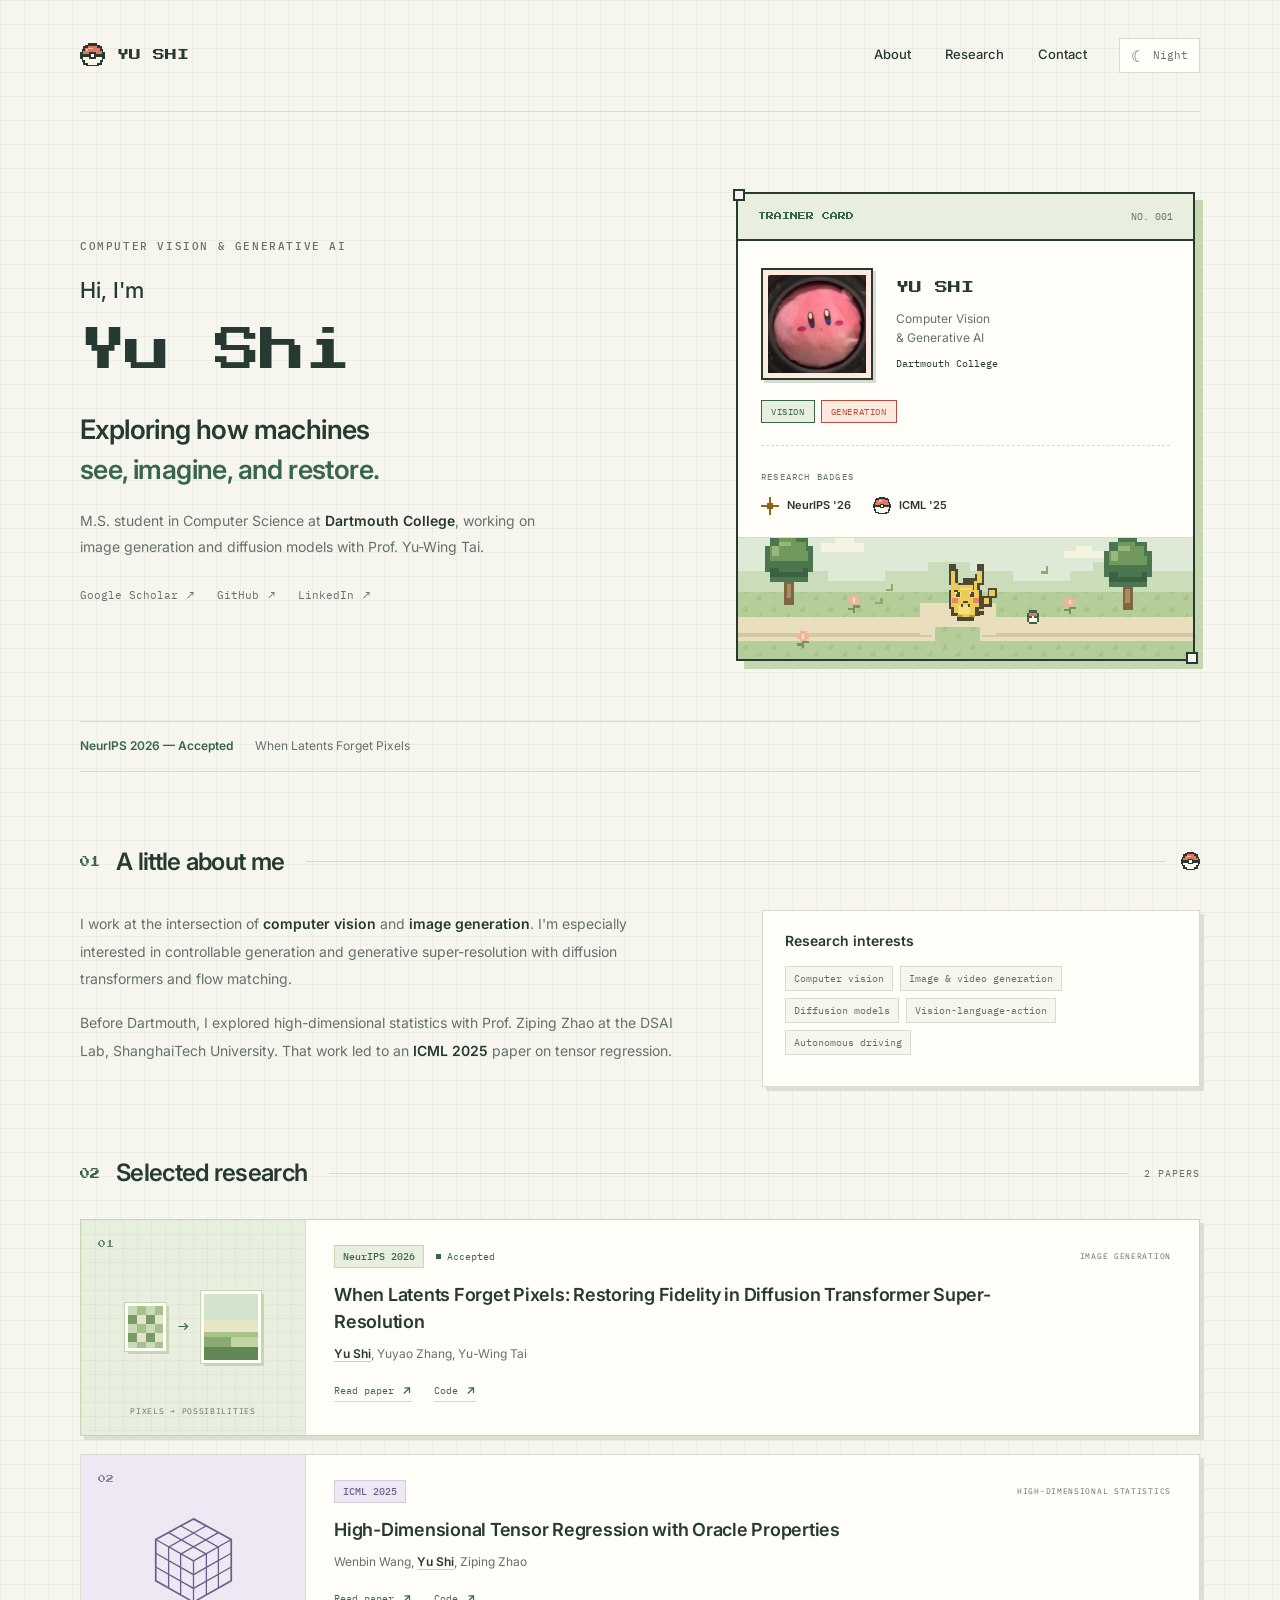
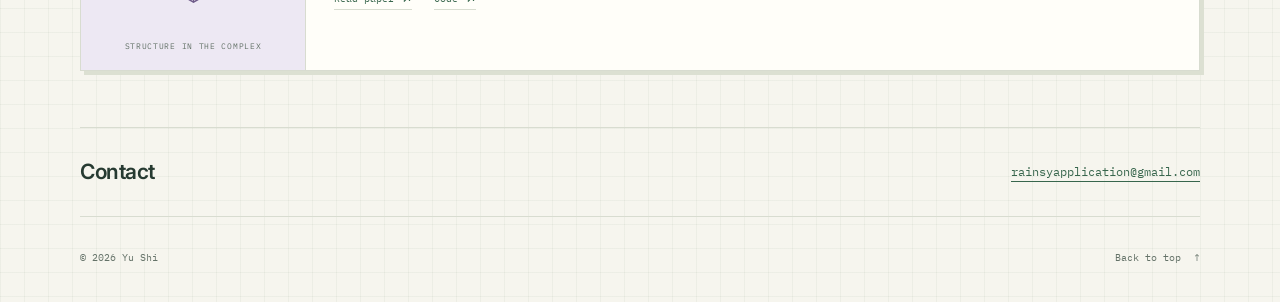
==== commit 03c55d33: "Simplify portfolio navigation and decorative copy" ====
--- a/index.html
+++ b/index.html
@@ -41,7 +41,7 @@
 
   <div class="site-shell">
     <header class="site-header">
-      <a class="brand" href="#" aria-label="Yu Shi, home"><svg class="ball-icon" aria-hidden="true"><use href="#ball"/></svg><span>YU SHI<span class="brand-dot">.</span></span></a>
+      <a class="brand" href="#" aria-label="Yu Shi, home"><svg class="ball-icon" aria-hidden="true"><use href="#ball"/></svg><span>YU SHI</span></a>
       <nav class="main-nav" aria-label="Main navigation"><a href="#about">About</a><a href="#research">Research</a><a href="#contact">Contact</a></nav>
       <button class="theme-toggle" type="button" aria-label="Switch to night mode" aria-pressed="false"><span class="theme-icon" aria-hidden="true">☾</span><span class="theme-label">Night</span></button>
     </header>
@@ -49,12 +49,10 @@
     <main id="main">
       <section class="hero" aria-labelledby="hero-title">
         <div class="hero-copy">
-          <a class="availability" href="#contact"><span class="status-dot" aria-hidden="true"></span>Open to research opportunities <span aria-hidden="true">↗</span></a>
           <p class="eyebrow">COMPUTER VISION &amp; GENERATIVE AI</p>
-          <h1 id="hero-title">Hi, I'm <span>Yu Shi<span class="name-dot">.</span></span></h1>
+          <h1 id="hero-title">Hi, I'm <span>Yu Shi</span></h1>
           <p class="hero-lead">Exploring how machines<br class="desktop-break"> <span class="highlight">see, imagine, and restore.</span></p>
           <p class="hero-description">M.S. student in Computer Science at <strong>Dartmouth College</strong>, working on image generation and diffusion models with Prof. Yu-Wing Tai.</p>
-          <div class="hero-actions"><a class="button button-primary" href="mailto:rainsyapplication@gmail.com">Get in touch <svg aria-hidden="true"><use href="#arrow"/></svg></a><a class="button button-secondary" href="#research">Explore research <span aria-hidden="true">↓</span></a></div>
           <nav class="social-links" aria-label="Professional profiles">
             <a href="https://scholar.google.com/citations?user=AO7PgkQAAAAJ&amp;hl=en" target="_blank" rel="noopener noreferrer">Google Scholar <span aria-hidden="true">↗</span></a>
             <a href="https://github.com/Rain-sy" target="_blank" rel="noopener noreferrer">GitHub <span aria-hidden="true">↗</span></a>
@@ -65,16 +63,15 @@
           <div class="trainer-card-top"><span class="pixel-text">TRAINER CARD</span><span class="card-number">NO. 001</span></div>
           <div class="trainer-profile">
             <div class="avatar-frame"><img src="assets/avatar.png" alt="Yu Shi's Kirby profile avatar" width="460" height="460" fetchpriority="high"></div>
-            <div class="trainer-info"><p class="trainer-name pixel-text">YU SHI</p><p>Researcher<br>&amp; curious explorer</p><span class="trainer-location">Dartmouth College</span></div>
+            <div class="trainer-info"><p class="trainer-name pixel-text">YU SHI</p><p>Computer Vision<br>&amp; Generative AI</p><span class="trainer-location">Dartmouth College</span></div>
           </div>
-          <div class="trainer-types"><span class="type type-green">VISION</span><span class="type type-coral">GENERATION</span><span class="type type-gold">CURIOSITY</span></div>
+          <div class="trainer-types"><span class="type type-green">VISION</span><span class="type type-coral">GENERATION</span></div>
           <div class="trainer-achievements"><span>RESEARCH BADGES</span><div><span title="NeurIPS 2026 Accepted"><svg aria-hidden="true"><use href="#star"/></svg>NeurIPS '26</span><span title="ICML 2025"><svg aria-hidden="true"><use href="#ball"/></svg>ICML '25</span></div></div>
-          <div class="trainer-world" aria-hidden="true"><img src="assets/pixel-world.svg" alt="" width="384" height="112"><span class="world-caption pixel-text">A NEW ADVENTURE AWAITS</span></div>
-          <div class="trainer-card-bottom"><span class="status-dot" aria-hidden="true"></span><span>Ready for the next chapter</span><span aria-hidden="true">✦</span></div>
+          <div class="trainer-world" aria-hidden="true"><img src="assets/pixel-world.svg" alt="" width="384" height="112"></div>
         </aside>
       </section>
 
-      <a class="news-banner" href="#neurips-paper"><span class="news-label pixel-text"><svg aria-hidden="true"><use href="#star"/></svg>NEW BADGE</span><span class="news-message"><strong>NeurIPS 2026 — Accepted!</strong><span>When Latents Forget Pixels</span></span><span class="news-arrow" aria-hidden="true">↗</span></a>
+      <p class="news-banner"><strong>NeurIPS 2026 — Accepted</strong><span>When Latents Forget Pixels</span></p>
 
       <section class="about-section" id="about" aria-labelledby="about-title">
         <div class="section-heading"><span class="section-index pixel-text">01</span><h2 id="about-title">A little about me</h2><span class="heading-line" aria-hidden="true"></span><svg class="ball-icon" aria-hidden="true"><use href="#ball"/></svg></div>
@@ -82,15 +79,13 @@
           <div class="about-copy">
             <p>I work at the intersection of <strong>computer vision</strong> and <strong>image generation</strong>. I'm especially interested in controllable generation and generative super-resolution with diffusion transformers and flow matching.</p>
             <p>Before Dartmouth, I explored high-dimensional statistics with Prof. Ziping Zhao at the DSAI Lab, ShanghaiTech University. That work led to an <strong>ICML 2025</strong> paper on tensor regression.</p>
-            <p class="about-note"><svg aria-hidden="true"><use href="#star"/></svg>From statistical foundations to visual imagination.</p>
           </div>
-          <aside class="interest-panel" aria-labelledby="interests-title"><div class="panel-label"><span class="pixel-text">RESEARCH KIT</span><span aria-hidden="true">＋</span></div><h3 id="interests-title">Things I'm exploring</h3><ul class="interest-tags"><li>Computer vision</li><li>Image &amp; video generation</li><li>Diffusion models</li><li>Vision-language-action</li><li>Autonomous driving</li></ul><p>Always room for a new idea.</p></aside>
+          <aside class="interest-panel" aria-labelledby="interests-title"><h3 id="interests-title">Research interests</h3><ul class="interest-tags"><li>Computer vision</li><li>Image &amp; video generation</li><li>Diffusion models</li><li>Vision-language-action</li><li>Autonomous driving</li></ul></aside>
         </div>
       </section>
 
       <section class="research-section" id="research" aria-labelledby="research-title">
         <div class="section-heading"><span class="section-index pixel-text">02</span><h2 id="research-title">Selected research</h2><span class="heading-line" aria-hidden="true"></span><span class="section-count">2 PAPERS</span></div>
-        <p class="section-intro">A few discoveries from the journey so far.</p>
         <article class="paper-card featured-paper" id="neurips-paper" aria-labelledby="neurips-title">
           <div class="paper-art vision-art" aria-hidden="true"><span class="art-index pixel-text">01</span><div class="pixel-image pixel-image-small"></div><span class="image-arrow">→</span><div class="pixel-image pixel-image-large"></div><span class="art-caption">PIXELS → POSSIBILITIES</span></div>
           <div class="paper-body">
@@ -112,11 +107,10 @@
       </section>
 
       <section class="contact-section" id="contact" aria-labelledby="contact-title">
-        <div class="contact-copy"><p class="eyebrow">THE NEXT ADVENTURE</p><h2 id="contact-title">Let's build what's next<span>.</span></h2><p>I'm looking for research roles in computer vision and generative AI.<br>Have a role or a research idea in mind? Let's talk.</p><a class="contact-email" href="mailto:rainsyapplication@gmail.com">rainsyapplication@gmail.com <svg aria-hidden="true"><use href="#arrow"/></svg></a></div>
-        <div class="contact-pixel" aria-hidden="true"><svg viewBox="0 0 16 16"><use href="#ball"/></svg><span class="pixel-text">LET'S TEAM UP!</span></div>
+        <h2 id="contact-title">Contact</h2><a class="contact-email" href="mailto:rainsyapplication@gmail.com">rainsyapplication@gmail.com</a>
       </section>
     </main>
-    <footer class="site-footer"><p>© <span id="year">2026</span> Yu Shi</p><p class="footer-note">Made of pixels &amp; possibilities.</p><a href="#" aria-label="Back to top">Back to top <span aria-hidden="true">↑</span></a></footer>
+    <footer class="site-footer"><p>© <span id="year">2026</span> Yu Shi</p><a href="#" aria-label="Back to top">Back to top <span aria-hidden="true">↑</span></a></footer>
   </div>
 </body>
 </html>
--- a/assets/styles.css
+++ b/assets/styles.css
@@ -33,7 +33,6 @@
 .skip-link:focus { top: 12px; }
 .site-header { min-height: 112px; display: flex; align-items: center; justify-content: space-between; gap: 32px; border-bottom: 1px solid var(--line); }
 .brand { display: flex; align-items: center; gap: 12px; font-family: var(--font-pixel); font-size: 12px; line-height: 1.8; }
-.brand-dot { color: var(--coral); }
 .main-nav { display: flex; gap: 34px; margin-left: auto; font-size: 13px; font-weight: 500; }
 .main-nav a { padding: 6px 0; border-bottom: 2px solid transparent; transition: border-color .15s; }
 .main-nav a:hover { border-color: var(--green); }
@@ -41,19 +40,14 @@
 .theme-toggle:hover { border-color: var(--green); color: var(--green); }
 .theme-icon { font-size: 16px; line-height: 1; }
 .hero { display: grid; grid-template-columns: minmax(0,1.25fr) minmax(0,1fr); align-items: center; gap: 76px; padding: 70px 0 60px; }
-.availability { display: inline-flex; align-items: center; gap: 9px; padding: 5px 11px; margin-bottom: 27px; font-family: var(--font-mono); font-size: 11px; color: var(--green); background: var(--green-soft); border: 1px solid var(--green-mid); }
-.availability:hover { border-color: var(--green); }
-.availability > span:last-child { margin-left: 5px; }
 .status-dot { display: inline-block; width: 6px; height: 6px; flex-shrink: 0; background: var(--green); box-shadow: 0 0 0 3px color-mix(in srgb,var(--green) 12%,transparent); }
 .hero .eyebrow { margin-bottom: 18px; color: var(--muted); }
 h1 { font-size: 22px; font-weight: 500; line-height: 1.5; }
 h1 > span { display: block; margin-top: 10px; font-family: var(--font-pixel); font-size: clamp(30px,3.8vw,46px); line-height: 1.5; letter-spacing: -1px; }
-.name-dot { color: var(--coral); }
 .hero-lead { font-size: clamp(21px,2.1vw,27px); font-weight: 600; line-height: 1.5; letter-spacing: -.6px; margin-top: 23px; }
 .highlight { color: var(--green); }
 .hero-description { max-width: 465px; margin-top: 18px; color: var(--muted); font-size: 14px; line-height: 1.85; }
 .hero-description strong { font-weight: 600; color: var(--ink); }
-.hero-actions { display: flex; flex-wrap: wrap; gap: 13px; margin-top: 26px; }
 .button { display: inline-flex; align-items: center; justify-content: center; gap: 15px; padding: 11px 16px; border: 2px solid var(--green); font-size: 12px; font-weight: 600; box-shadow: 3px 3px 0 var(--shadow); transition: transform .15s,box-shadow .15s; }
 .button svg { width: 14px; height: 14px; }
 .button-primary { background: var(--green); color: var(--surface); }
@@ -80,7 +74,6 @@
 .type { font-family: var(--font-mono); font-size: 9px; letter-spacing: .6px; padding: 3px 9px; border: 1px solid currentColor; }
 .type-green { background: var(--green-soft); color: var(--green); }
 .type-coral { background: var(--coral-soft); color: var(--coral); }
-.type-gold { background: var(--gold-soft); color: var(--gold); }
 .trainer-achievements { margin: 0 23px 22px; padding-top: 15px; border-top: 1px dashed var(--line); }
 .trainer-achievements > span { font-family: var(--font-mono); font-size: 9px; color: var(--muted); letter-spacing: 1.2px; }
 .trainer-achievements > div { display: flex; flex-wrap: wrap; gap: 22px; margin-top: 8px; }
@@ -89,18 +82,10 @@
 .trainer-achievements > div > span:last-child svg { color: var(--ink); }
 .trainer-world { position: relative; height: 122px; border-top: 1px solid var(--line); overflow: hidden; background: #dfead5; }
 .trainer-world > img { width: 100%; height: 100%; display: block; object-fit: cover; object-position: bottom; image-rendering: pixelated; }
-.world-caption { position: absolute; bottom: 10px; left: 0; right: 0; text-align: center; font-size: 6px; color: #385c3d; }
 [data-theme='dark'] .trainer-world { filter: brightness(.8); }
-.trainer-card-bottom { display: flex; align-items: center; gap: 8px; padding: 11px 18px; border-top: 2px solid var(--ink); font-family: var(--font-mono); font-size: 9px; color: var(--muted); }
-.trainer-card-bottom > span:last-child { margin-left: auto; color: var(--green); }
-.news-banner { display: flex; align-items: center; gap: 24px; padding: 19px 23px; border: 1px solid var(--green-mid); background: var(--green-soft); transition: border-color .15s; }
-.news-banner:hover { border-color: var(--green); }
-.news-label { display: flex; align-items: center; gap: 11px; font-size: 8px; color: var(--green); white-space: nowrap; }
-.news-label svg { width: 17px; height: 17px; shape-rendering: crispEdges; }
-.news-message { display: flex; flex-wrap: wrap; align-items: center; gap: 9px 20px; font-size: 12px; }
-.news-message strong { font-weight: 600; }
-.news-message > span { color: var(--muted); }
-.news-arrow { margin-left: auto; font-size: 19px; color: var(--green); }
+.news-banner { display: flex; flex-wrap: wrap; align-items: center; gap: 8px 22px; padding: 14px 0; border-top: 1px solid var(--line); border-bottom: 1px solid var(--line); font-size: 12px; }
+.news-banner strong { color: var(--green); font-weight: 600; }
+.news-banner > span { color: var(--muted); }
 .about-section { padding-top: 70px; }
 .section-heading { display: flex; align-items: center; gap: 16px; }
 .section-index { color: var(--green); font-size: 10px; }
@@ -111,19 +96,13 @@
 .about-copy > p { font-size: 14px; color: var(--muted); line-height: 1.95; }
 .about-copy > p + p { margin-top: 17px; }
 .about-copy strong { color: var(--ink); font-weight: 600; }
-.about-copy > .about-note { display: flex; align-items: center; gap: 10px; font-family: var(--font-mono); color: var(--green); font-size: 10px; margin-top: 23px; }
-.about-note svg { width: 12px; height: 12px; shape-rendering: crispEdges; }
 .interest-panel { align-self: start; padding: 18px 22px; border: 1px solid var(--line); background: var(--surface); box-shadow: 4px 4px 0 var(--shadow); }
-.panel-label { display: flex; justify-content: space-between; align-items: center; color: var(--green); }
-.panel-label .pixel-text { font-size: 7px; }
-.panel-label > span:last-child { font-family: var(--font-mono); font-size: 20px; line-height: 1; }
-.interest-panel h3 { font-size: 14px; font-weight: 600; margin-top: 12px; }
+.interest-panel h3 { font-size: 14px; font-weight: 600; }
 .interest-tags { display: flex; flex-wrap: wrap; gap: 7px; padding: 0; margin: 13px 0; list-style: none; }
 .interest-tags li { padding: 3px 8px; font-family: var(--font-mono); color: var(--muted); font-size: 10px; border: 1px solid var(--line); background: var(--bg); }
-.interest-panel > p { font-family: var(--font-mono); font-size: 10px; color: var(--muted); }
 .research-section { padding-top: 66px; }
 .section-count { font-family: var(--font-mono); color: var(--muted); font-size: 10px; white-space: nowrap; letter-spacing: 1px; }
-.section-intro { color: var(--muted); font-size: 12px; margin: 7px 0 25px 38px; }
+.research-section > .section-heading { margin-bottom: 25px; }
 .paper-card { display: grid; grid-template-columns: 225px minmax(0,1fr); border: 1px solid var(--line); background: var(--surface); margin-bottom: 18px; box-shadow: 4px 4px 0 var(--shadow); transition: border-color .15s,box-shadow .15s; }
 .paper-card:hover { border-color: var(--green); box-shadow: 5px 5px 0 var(--shadow); }
 .featured-paper { border-color: var(--green-mid); }
@@ -151,17 +130,10 @@
 .paper-links a { display: inline-flex; align-items: center; gap: 8px; color: var(--green); border-bottom: 1px solid var(--line); padding-bottom: 2px; }
 .paper-links a:hover { border-color: var(--green); }
 .paper-links svg { width: 10px; height: 10px; }
-.contact-section { display: flex; align-items: center; justify-content: space-between; gap: 36px; position: relative; margin: 68px 0 46px; padding: 38px 40px; border: 2px solid var(--green); background: var(--green-soft); box-shadow: 6px 6px 0 var(--shadow); }
-.contact-section .eyebrow { color: var(--green); font-size: 10px; }
-.contact-section h2 { font-size: clamp(23px,3vw,32px); line-height: 1.4; font-weight: 600; letter-spacing: -.8px; margin-top: 9px; }
-.contact-section h2 span { color: var(--coral); }
-.contact-copy > p:not(.eyebrow) { font-size: 12px; color: var(--muted); margin-top: 12px; line-height: 1.9; }
-.contact-email { display: inline-flex; align-items: center; gap: 13px; margin-top: 19px; font-family: var(--font-mono); font-size: 12px; color: var(--green); text-decoration: underline; text-underline-offset: 5px; }
+.contact-section { display: flex; flex-wrap: wrap; align-items: center; justify-content: space-between; gap: 12px 24px; margin: 56px 0 32px; padding: 26px 0; border-top: 1px solid var(--line); border-bottom: 1px solid var(--line); }
+.contact-section h2 { font-size: 21px; font-weight: 600; letter-spacing: -.5px; }
+.contact-email { font-family: var(--font-mono); font-size: 12px; color: var(--green); text-decoration: underline; text-underline-offset: 5px; }
 .contact-email:hover { color: var(--ink); }
-.contact-email svg { width: 12px; height: 12px; }
-.contact-pixel { flex: 0 0 175px; display: flex; flex-direction: column; align-items: center; gap: 18px; }
-.contact-pixel > svg { width: 76px; height: 76px; shape-rendering: crispEdges; transform: rotate(-12deg); }
-.contact-pixel > span { color: var(--green); font-size: 7px; }
 .site-footer { display: flex; align-items: center; justify-content: space-between; gap: 20px; padding: 0 0 36px; color: var(--muted); font-family: var(--font-mono); font-size: 10px; }
 .site-footer a:hover { color: var(--green); }
 .site-footer a span { margin-left: 7px; }
@@ -184,7 +156,6 @@
   .trainer-types { padding-left: 18px; padding-right: 18px; }
   .trainer-achievements { margin-left: 18px; margin-right: 18px; }
   .about-layout { gap: 40px; }
-  .news-message > span { display: none; }
   .paper-card { grid-template-columns: 185px minmax(0,1fr); }
   .paper-topic { margin-left: 0; }
 }
@@ -197,11 +168,9 @@
   .theme-toggle { padding: 6px 8px; }
   .theme-label { display: none; }
   .hero { grid-template-columns: 1fr; gap: 35px; padding: 39px 0 36px; }
-  .availability { margin-bottom: 24px; }
   h1 > span { font-size: 42px; }
   .hero-lead { font-size: 25px; }
   .hero-description { max-width: 500px; }
-  .hero-actions { margin-top: 23px; }
   .social-links { margin-top: 23px; }
   .trainer-card { width: min(390px,calc(100% - 8px)); justify-self: center; margin-top: 0; }
   .trainer-profile { padding: 22px 23px 18px; gap: 24px; }
@@ -210,9 +179,6 @@
   .trainer-types { padding-left: 23px; padding-bottom: 16px; }
   .trainer-achievements { margin: 0 23px 16px; padding-top: 11px; }
   .trainer-world { height: 112px; }
-  .news-banner { padding: 16px; gap: 16px; }
-  .news-label { font-size: 7px; gap: 8px; }
-  .news-message { font-size: 11px; }
   .about-section { padding-top: 48px; }
   .section-heading { gap: 12px; }
   .section-heading h2 { font-size: 21px; }
@@ -220,7 +186,6 @@
   .about-layout { grid-template-columns: 1fr; gap: 24px; margin-top: 22px; }
   .interest-panel { padding: 18px 20px; }
   .research-section { padding-top: 48px; }
-  .section-intro { margin-left: 30px; }
   .paper-card { grid-template-columns: 1fr; }
   .paper-art { min-height: 135px; border-right: 0; border-bottom: 1px solid var(--line); }
   .pixel-image-large { height: 62px; width: 52px; margin-bottom: 14px; }
@@ -231,14 +196,9 @@
   .paper-body h3 { font-size: 17px; }
   .paper-topic { margin-left: auto; font-size: 7px; }
   .paper-meta { gap: 7px 10px; }
-  .contact-section { margin: 46px 0 30px; padding: 28px 23px; gap: 22px; }
-  .contact-pixel { flex-basis: 70px; }
-  .contact-pixel > svg { width: 54px; height: 54px; }
-  .contact-pixel > span { display: none; }
-  .contact-section h2 { font-size: 24px; }
-  .contact-email { font-size: 10px; gap: 7px; }
+  .contact-section { margin-top: 40px; }
+  .contact-email { font-size: 11px; }
   .site-footer { flex-wrap: wrap; gap: 10px; padding-bottom: 25px; font-size: 9px; }
-  .footer-note { order: 3; width: 100%; }
 }
 @media (max-width: 430px) {
   .site-header { gap: 10px; }
@@ -253,17 +213,10 @@
   .hero-description { font-size: 13px; }
   .button { font-size: 11px; gap: 10px; padding: 10px 13px; }
   .social-links { gap: 17px; font-size: 10px; }
-  .news-banner { flex-wrap: wrap; gap: 9px; }
-  .news-label { width: 100%; }
-  .news-message { font-size: 12px; }
   .section-heading h2 { font-size: 19px; }
   .section-count { font-size: 8px; }
   .about-copy > p { font-size: 13px; }
-  .about-copy > .about-note { font-size: 9px; align-items: baseline; }
   .paper-topic { width: 100%; margin-left: 0; margin-top: 3px; }
-  .contact-pixel { display: none; }
-  .contact-section h2 { font-size: 22px; }
-  .contact-copy > p:not(.eyebrow) { font-size: 11px; }
   .contact-email { font-size: 10px; }
 }
 @media (max-width: 350px) {
@@ -277,7 +230,6 @@
   .avatar-frame { flex-basis: 87px; }
   .trainer-name { font-size: 10px; }
   .trainer-types { padding-left: 17px; padding-right: 17px; }
-  .contact-section { padding: 24px 17px; }
   .contact-email { font-size: 9px; }
 }
 @media (prefers-reduced-motion: reduce) {
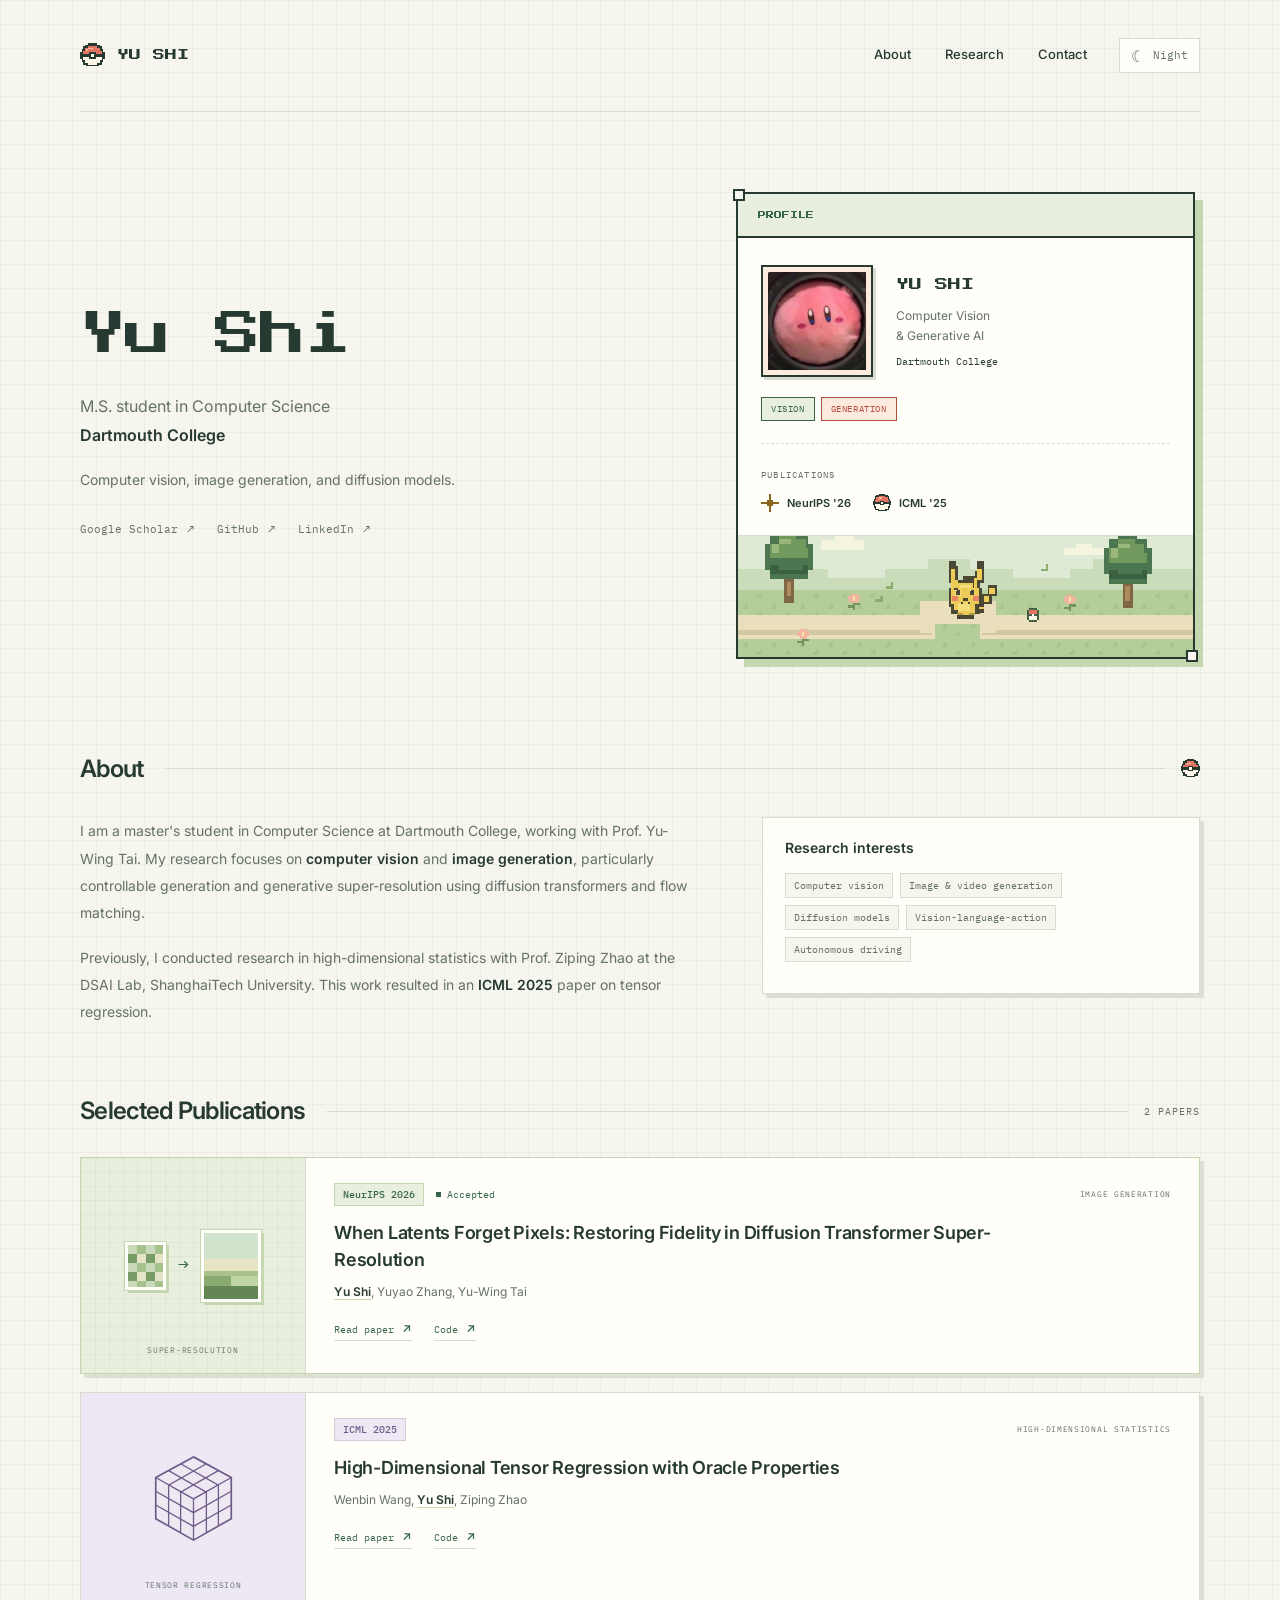
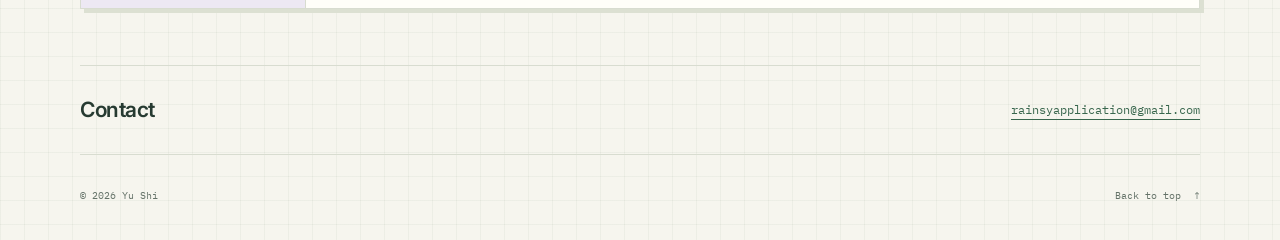
==== commit df3aa064: "Use direct academic wording on personal profile" ====
--- a/index.html
+++ b/index.html
@@ -8,7 +8,7 @@
   <title>Yu Shi | Computer Vision &amp; Generative AI</title>
   <meta name="description" content="Yu Shi, M.S. student in Computer Science at Dartmouth College. Computer vision, image generation, and diffusion models. NeurIPS 2026 and ICML 2025. Open to research opportunities.">
   <meta property="og:title" content="Yu Shi | Computer Vision &amp; Generative AI">
-  <meta property="og:description" content="Exploring how machines see, imagine, and restore. Research at Dartmouth College. NeurIPS 2026 · ICML 2025.">
+  <meta property="og:description" content="Yu Shi, M.S. student in Computer Science at Dartmouth College. Research in computer vision, image generation, and diffusion models.">
   <meta property="og:type" content="website">
   <meta property="og:url" content="https://rain-sy.github.io/">
   <meta property="og:image" content="https://rain-sy.github.io/assets/avatar.png">
@@ -49,10 +49,9 @@
     <main id="main">
       <section class="hero" aria-labelledby="hero-title">
         <div class="hero-copy">
-          <p class="eyebrow">COMPUTER VISION &amp; GENERATIVE AI</p>
-          <h1 id="hero-title">Hi, I'm <span>Yu Shi</span></h1>
-          <p class="hero-lead">Exploring how machines<br class="desktop-break"> <span class="highlight">see, imagine, and restore.</span></p>
-          <p class="hero-description">M.S. student in Computer Science at <strong>Dartmouth College</strong>, working on image generation and diffusion models with Prof. Yu-Wing Tai.</p>
+          <h1 id="hero-title">Yu Shi</h1>
+          <p class="hero-affiliation">M.S. student in Computer Science<br><strong>Dartmouth College</strong></p>
+          <p class="hero-description">Computer vision, image generation, and diffusion models.</p>
           <nav class="social-links" aria-label="Professional profiles">
             <a href="https://scholar.google.com/citations?user=AO7PgkQAAAAJ&amp;hl=en" target="_blank" rel="noopener noreferrer">Google Scholar <span aria-hidden="true">↗</span></a>
             <a href="https://github.com/Rain-sy" target="_blank" rel="noopener noreferrer">GitHub <span aria-hidden="true">↗</span></a>
@@ -60,34 +59,32 @@
           </nav>
         </div>
         <aside class="trainer-card" aria-label="Trainer profile">
-          <div class="trainer-card-top"><span class="pixel-text">TRAINER CARD</span><span class="card-number">NO. 001</span></div>
+          <div class="trainer-card-top"><span class="pixel-text">PROFILE</span></div>
           <div class="trainer-profile">
             <div class="avatar-frame"><img src="assets/avatar.png" alt="Yu Shi's Kirby profile avatar" width="460" height="460" fetchpriority="high"></div>
             <div class="trainer-info"><p class="trainer-name pixel-text">YU SHI</p><p>Computer Vision<br>&amp; Generative AI</p><span class="trainer-location">Dartmouth College</span></div>
           </div>
           <div class="trainer-types"><span class="type type-green">VISION</span><span class="type type-coral">GENERATION</span></div>
-          <div class="trainer-achievements"><span>RESEARCH BADGES</span><div><span title="NeurIPS 2026 Accepted"><svg aria-hidden="true"><use href="#star"/></svg>NeurIPS '26</span><span title="ICML 2025"><svg aria-hidden="true"><use href="#ball"/></svg>ICML '25</span></div></div>
+          <div class="trainer-achievements"><span>PUBLICATIONS</span><div><span title="NeurIPS 2026 Accepted"><svg aria-hidden="true"><use href="#star"/></svg>NeurIPS '26</span><span title="ICML 2025"><svg aria-hidden="true"><use href="#ball"/></svg>ICML '25</span></div></div>
           <div class="trainer-world" aria-hidden="true"><img src="assets/pixel-world.svg" alt="" width="384" height="112"></div>
         </aside>
       </section>
 
-      <p class="news-banner"><strong>NeurIPS 2026 — Accepted</strong><span>When Latents Forget Pixels</span></p>
-
       <section class="about-section" id="about" aria-labelledby="about-title">
-        <div class="section-heading"><span class="section-index pixel-text">01</span><h2 id="about-title">A little about me</h2><span class="heading-line" aria-hidden="true"></span><svg class="ball-icon" aria-hidden="true"><use href="#ball"/></svg></div>
+        <div class="section-heading"><h2 id="about-title">About</h2><span class="heading-line" aria-hidden="true"></span><svg class="ball-icon" aria-hidden="true"><use href="#ball"/></svg></div>
         <div class="about-layout">
           <div class="about-copy">
-            <p>I work at the intersection of <strong>computer vision</strong> and <strong>image generation</strong>. I'm especially interested in controllable generation and generative super-resolution with diffusion transformers and flow matching.</p>
-            <p>Before Dartmouth, I explored high-dimensional statistics with Prof. Ziping Zhao at the DSAI Lab, ShanghaiTech University. That work led to an <strong>ICML 2025</strong> paper on tensor regression.</p>
+            <p>I am a master's student in Computer Science at Dartmouth College, working with Prof. Yu-Wing Tai. My research focuses on <strong>computer vision</strong> and <strong>image generation</strong>, particularly controllable generation and generative super-resolution using diffusion transformers and flow matching.</p>
+            <p>Previously, I conducted research in high-dimensional statistics with Prof. Ziping Zhao at the DSAI Lab, ShanghaiTech University. This work resulted in an <strong>ICML 2025</strong> paper on tensor regression.</p>
           </div>
           <aside class="interest-panel" aria-labelledby="interests-title"><h3 id="interests-title">Research interests</h3><ul class="interest-tags"><li>Computer vision</li><li>Image &amp; video generation</li><li>Diffusion models</li><li>Vision-language-action</li><li>Autonomous driving</li></ul></aside>
         </div>
       </section>
 
       <section class="research-section" id="research" aria-labelledby="research-title">
-        <div class="section-heading"><span class="section-index pixel-text">02</span><h2 id="research-title">Selected research</h2><span class="heading-line" aria-hidden="true"></span><span class="section-count">2 PAPERS</span></div>
+        <div class="section-heading"><h2 id="research-title">Selected Publications</h2><span class="heading-line" aria-hidden="true"></span><span class="section-count">2 PAPERS</span></div>
         <article class="paper-card featured-paper" id="neurips-paper" aria-labelledby="neurips-title">
-          <div class="paper-art vision-art" aria-hidden="true"><span class="art-index pixel-text">01</span><div class="pixel-image pixel-image-small"></div><span class="image-arrow">→</span><div class="pixel-image pixel-image-large"></div><span class="art-caption">PIXELS → POSSIBILITIES</span></div>
+          <div class="paper-art vision-art" aria-hidden="true"><div class="pixel-image pixel-image-small"></div><span class="image-arrow">→</span><div class="pixel-image pixel-image-large"></div><span class="art-caption">SUPER-RESOLUTION</span></div>
           <div class="paper-body">
             <div class="paper-meta"><span class="venue-badge">NeurIPS 2026</span><span class="accepted-badge"><span class="status-dot" aria-hidden="true"></span>Accepted</span><span class="paper-topic">IMAGE GENERATION</span></div>
             <h3 id="neurips-title">When Latents Forget Pixels: Restoring Fidelity in Diffusion Transformer Super-Resolution</h3>
@@ -96,7 +93,7 @@
           </div>
         </article>
         <article class="paper-card" aria-labelledby="icml-title">
-          <div class="paper-art tensor-art" aria-hidden="true"><span class="art-index pixel-text">02</span><svg class="tensor-cube" viewBox="0 0 120 110" fill="none"><path d="m60 10 44 24v48l-44 25-44-25V34z" fill="var(--tensor-fill)" stroke="currentColor" stroke-width="2"/><path d="m16 34 44 25 44-25M60 59v48M31 26l44 25v47M45 18l44 25v47M31 90V43l44-25M45 98V51l44-25M16 50l44 25 44-25M16 66l44 25 44-25" stroke="currentColor" stroke-width="1.5"/></svg><span class="art-caption">STRUCTURE IN THE COMPLEX</span></div>
+          <div class="paper-art tensor-art" aria-hidden="true"><svg class="tensor-cube" viewBox="0 0 120 110" fill="none"><path d="m60 10 44 24v48l-44 25-44-25V34z" fill="var(--tensor-fill)" stroke="currentColor" stroke-width="2"/><path d="m16 34 44 25 44-25M60 59v48M31 26l44 25v47M45 18l44 25v47M31 90V43l44-25M45 98V51l44-25M16 50l44 25 44-25M16 66l44 25 44-25" stroke="currentColor" stroke-width="1.5"/></svg><span class="art-caption">TENSOR REGRESSION</span></div>
           <div class="paper-body">
             <div class="paper-meta"><span class="venue-badge venue-purple">ICML 2025</span><span class="paper-topic">HIGH-DIMENSIONAL STATISTICS</span></div>
             <h3 id="icml-title">High-Dimensional Tensor Regression with Oracle Properties</h3>
--- a/assets/styles.css
+++ b/assets/styles.css
@@ -26,7 +26,6 @@
 svg { display: inline-block; flex-shrink: 0; }
 .svg-defs { position: absolute; width: 0; height: 0; overflow: hidden; }
 .pixel-text { font-family: var(--font-pixel); font-size: 9px; line-height: 1.8; }
-.eyebrow { font-family: var(--font-mono); font-size: 11px; font-weight: 500; letter-spacing: 1.6px; }
 .ball-icon { width: 25px; height: 25px; shape-rendering: crispEdges; }
 .site-shell { width: min(1120px, calc(100% - 96px)); margin: 0 auto; }
 .skip-link { position: absolute; top: -100px; left: 16px; z-index: 10; padding: 12px 20px; background: var(--surface); border: 2px solid var(--ink); }
@@ -41,11 +40,10 @@
 .theme-icon { font-size: 16px; line-height: 1; }
 .hero { display: grid; grid-template-columns: minmax(0,1.25fr) minmax(0,1fr); align-items: center; gap: 76px; padding: 70px 0 60px; }
 .status-dot { display: inline-block; width: 6px; height: 6px; flex-shrink: 0; background: var(--green); box-shadow: 0 0 0 3px color-mix(in srgb,var(--green) 12%,transparent); }
-.hero .eyebrow { margin-bottom: 18px; color: var(--muted); }
 h1 { font-size: 22px; font-weight: 500; line-height: 1.5; }
-h1 > span { display: block; margin-top: 10px; font-family: var(--font-pixel); font-size: clamp(30px,3.8vw,46px); line-height: 1.5; letter-spacing: -1px; }
-.hero-lead { font-size: clamp(21px,2.1vw,27px); font-weight: 600; line-height: 1.5; letter-spacing: -.6px; margin-top: 23px; }
-.highlight { color: var(--green); }
+.hero h1 { font-family: var(--font-pixel); font-size: clamp(30px,3.8vw,46px); line-height: 1.5; letter-spacing: -1px; }
+.hero-affiliation { margin-top: 22px; font-size: 16px; line-height: 1.8; color: var(--muted); }
+.hero-affiliation strong { color: var(--ink); font-weight: 600; }
 .hero-description { max-width: 465px; margin-top: 18px; color: var(--muted); font-size: 14px; line-height: 1.85; }
 .hero-description strong { font-weight: 600; color: var(--ink); }
 .button { display: inline-flex; align-items: center; justify-content: center; gap: 15px; padding: 11px 16px; border: 2px solid var(--green); font-size: 12px; font-weight: 600; box-shadow: 3px 3px 0 var(--shadow); transition: transform .15s,box-shadow .15s; }
@@ -63,7 +61,6 @@
 .trainer-card::after { bottom: -5px; right: -5px; }
 .trainer-card-top { display: flex; align-items: center; justify-content: space-between; gap: 12px; padding: 14px 20px; border-bottom: 2px solid var(--ink); background: var(--green-soft); }
 .trainer-card-top .pixel-text { font-size: 8px; color: var(--green); }
-.card-number { font-family: var(--font-mono); color: var(--muted); font-size: 10px; }
 .trainer-profile { display: flex; align-items: center; gap: 23px; padding: 27px 23px 20px; }
 .avatar-frame { flex: 0 0 112px; border: 2px solid var(--ink); padding: 5px; background: var(--coral-soft); box-shadow: 3px 3px 0 var(--line); }
 .avatar-frame img { display: block; width: 100%; height: auto; aspect-ratio: 1; object-fit: cover; }
@@ -83,12 +80,8 @@
 .trainer-world { position: relative; height: 122px; border-top: 1px solid var(--line); overflow: hidden; background: #dfead5; }
 .trainer-world > img { width: 100%; height: 100%; display: block; object-fit: cover; object-position: bottom; image-rendering: pixelated; }
 [data-theme='dark'] .trainer-world { filter: brightness(.8); }
-.news-banner { display: flex; flex-wrap: wrap; align-items: center; gap: 8px 22px; padding: 14px 0; border-top: 1px solid var(--line); border-bottom: 1px solid var(--line); font-size: 12px; }
-.news-banner strong { color: var(--green); font-weight: 600; }
-.news-banner > span { color: var(--muted); }
-.about-section { padding-top: 70px; }
+.about-section { padding-top: 30px; }
 .section-heading { display: flex; align-items: center; gap: 16px; }
-.section-index { color: var(--green); font-size: 10px; }
 .section-heading h2 { font-size: 24px; font-weight: 600; letter-spacing: -.7px; }
 .heading-line { flex: 1; height: 1px; margin-left: 6px; background: var(--line); }
 .section-heading .ball-icon { width: 19px; height: 19px; }
@@ -108,13 +101,11 @@
 .featured-paper { border-color: var(--green-mid); }
 .paper-art { position: relative; min-height: 215px; border-right: 1px solid var(--line); display: flex; align-items: center; justify-content: center; gap: 12px; overflow: hidden; }
 .vision-art { background-color: var(--green-soft); background-image: linear-gradient(var(--grid) 1px,transparent 1px),linear-gradient(90deg,var(--grid) 1px,transparent 1px); background-size: 14px 14px; }
-.art-index { position: absolute; top: 17px; left: 17px; color: var(--green); font-size: 8px; opacity: .7; }
 .art-caption { position: absolute; bottom: 16px; left: 8px; right: 8px; font-family: var(--font-mono); font-size: 8px; text-align: center; color: var(--muted); letter-spacing: .7px; }
 .pixel-image { width: 60px; height: 72px; border: 3px solid var(--surface); outline: 1px solid var(--green-mid); background: linear-gradient(to top,#638655 0 20%,transparent 20%),conic-gradient(from 90deg at 50% 65%,#c0d5a1 0 25%,#89ab72 0 50%,transparent 0) 0 0 / 100% 100%,linear-gradient(#d2e3ce 0 40%,#e8e5c7 40% 58%,#a8c28a 58%); box-shadow: 3px 3px 0 var(--green-mid); }
 .pixel-image-small { width: 41px; height: 48px; background: conic-gradient(#a5c18c 25%,#e5e4c9 0 50%,#789c66 0 75%,#c9d9b9 0) 0 0 / 18px 18px; }
 .image-arrow { font-family: var(--font-mono); font-size: 18px; color: var(--green); }
 .tensor-art { color: var(--purple); background: var(--purple-soft); }
-.tensor-art .art-index { color: var(--purple); }
 .tensor-cube { width: 103px; height: 103px; transform: translateY(-5px); }
 .paper-body { padding: 25px 28px 22px; }
 .paper-meta { display: flex; flex-wrap: wrap; align-items: center; gap: 8px 12px; margin-bottom: 13px; }
@@ -168,8 +159,7 @@
   .theme-toggle { padding: 6px 8px; }
   .theme-label { display: none; }
   .hero { grid-template-columns: 1fr; gap: 35px; padding: 39px 0 36px; }
-  h1 > span { font-size: 42px; }
-  .hero-lead { font-size: 25px; }
+  .hero h1 { font-size: 42px; }
   .hero-description { max-width: 500px; }
   .social-links { margin-top: 23px; }
   .trainer-card { width: min(390px,calc(100% - 8px)); justify-self: center; margin-top: 0; }
@@ -179,10 +169,9 @@
   .trainer-types { padding-left: 23px; padding-bottom: 16px; }
   .trainer-achievements { margin: 0 23px 16px; padding-top: 11px; }
   .trainer-world { height: 112px; }
-  .about-section { padding-top: 48px; }
+  .about-section { padding-top: 24px; }
   .section-heading { gap: 12px; }
   .section-heading h2 { font-size: 21px; }
-  .section-index { font-size: 9px; }
   .about-layout { grid-template-columns: 1fr; gap: 24px; margin-top: 22px; }
   .interest-panel { padding: 18px 20px; }
   .research-section { padding-top: 48px; }
@@ -207,9 +196,7 @@
   .theme-toggle { min-height: 34px; min-width: 29px; justify-content: center; }
   .brand { font-size: 9px; }
   .brand .ball-icon { width: 19px; height: 19px; }
-  h1 > span { font-size: 36px; }
-  .hero .eyebrow { font-size: 9px; letter-spacing: 1.2px; }
-  .hero-lead { font-size: 22px; }
+  .hero h1 { font-size: 36px; }
   .hero-description { font-size: 13px; }
   .button { font-size: 11px; gap: 10px; padding: 10px 13px; }
   .social-links { gap: 17px; font-size: 10px; }
@@ -225,7 +212,7 @@
   .brand { font-size: 8px; gap: 5px; }
   .brand .ball-icon { width: 16px; height: 16px; }
   .theme-toggle { padding: 5px; }
-  h1 > span { font-size: 31px; }
+  .hero h1 { font-size: 31px; }
   .trainer-profile { gap: 15px; padding-left: 17px; padding-right: 17px; }
   .avatar-frame { flex-basis: 87px; }
   .trainer-name { font-size: 10px; }
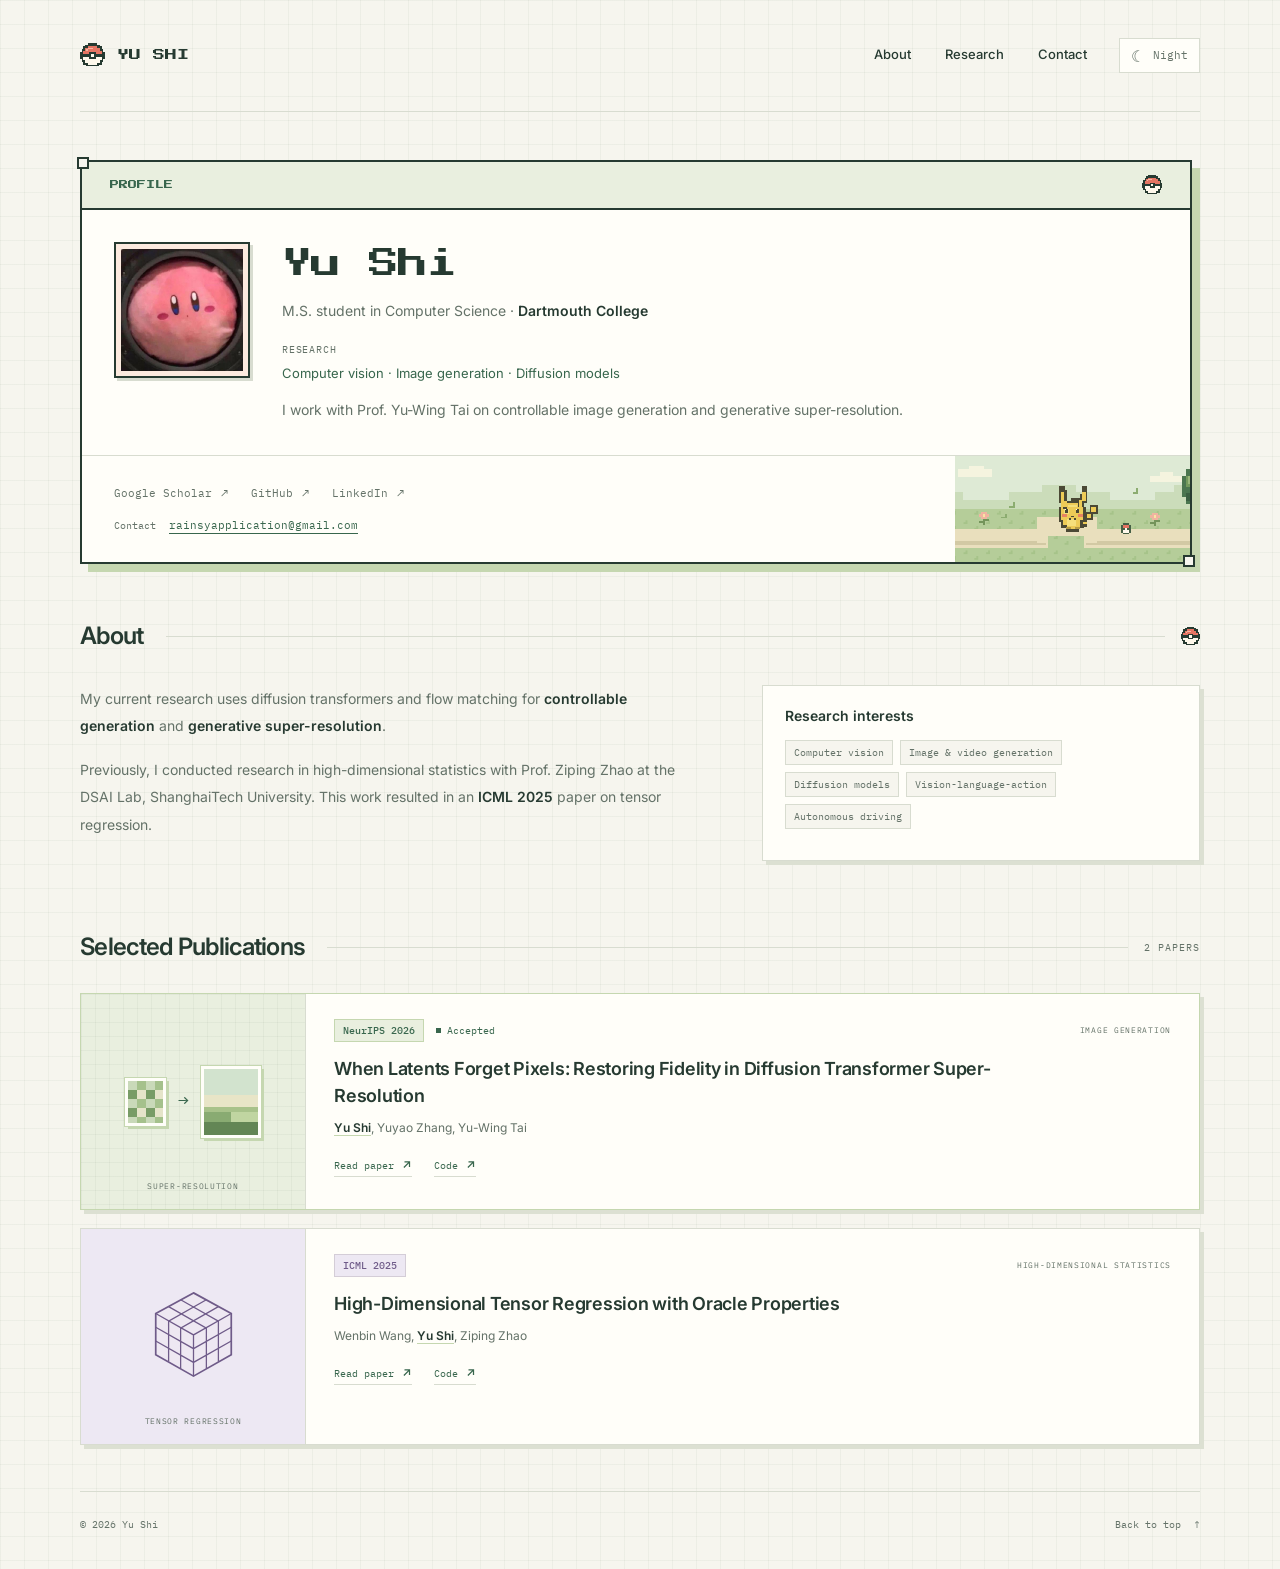
==== commit 155ed39a: "Consolidate introductory content into a single profile card" ====
--- a/index.html
+++ b/index.html
@@ -47,34 +47,35 @@
     </header>
 
     <main id="main">
-      <section class="hero" aria-labelledby="hero-title">
-        <div class="hero-copy">
-          <h1 id="hero-title">Yu Shi</h1>
-          <p class="hero-affiliation">M.S. student in Computer Science<br><strong>Dartmouth College</strong></p>
-          <p class="hero-description">Computer vision, image generation, and diffusion models.</p>
-          <nav class="social-links" aria-label="Professional profiles">
-            <a href="https://scholar.google.com/citations?user=AO7PgkQAAAAJ&amp;hl=en" target="_blank" rel="noopener noreferrer">Google Scholar <span aria-hidden="true">↗</span></a>
-            <a href="https://github.com/Rain-sy" target="_blank" rel="noopener noreferrer">GitHub <span aria-hidden="true">↗</span></a>
-            <a href="https://www.linkedin.com/in/yu-shi-5250a3383/en" target="_blank" rel="noopener noreferrer">LinkedIn <span aria-hidden="true">↗</span></a>
-          </nav>
+      <section class="profile-card" id="profile" aria-labelledby="profile-title">
+        <div class="profile-card-top"><p id="profile-title" class="pixel-text">PROFILE</p><svg class="ball-icon" aria-hidden="true"><use href="#ball"/></svg></div>
+        <div class="profile-body">
+          <div class="avatar-frame"><img src="assets/avatar.png" alt="Yu Shi's Kirby profile avatar" width="460" height="460" fetchpriority="high"></div>
+          <div class="profile-info">
+            <h1>Yu Shi</h1>
+            <p class="profile-affiliation">M.S. student in Computer Science · <strong>Dartmouth College</strong></p>
+            <p class="profile-fields"><span>Research</span>Computer vision · Image generation · Diffusion models</p>
+            <p class="profile-bio">I work with Prof. Yu-Wing Tai on controllable image generation and generative super-resolution.</p>
+          </div>
         </div>
-        <aside class="trainer-card" aria-label="Trainer profile">
-          <div class="trainer-card-top"><span class="pixel-text">PROFILE</span></div>
-          <div class="trainer-profile">
-            <div class="avatar-frame"><img src="assets/avatar.png" alt="Yu Shi's Kirby profile avatar" width="460" height="460" fetchpriority="high"></div>
-            <div class="trainer-info"><p class="trainer-name pixel-text">YU SHI</p><p>Computer Vision<br>&amp; Generative AI</p><span class="trainer-location">Dartmouth College</span></div>
+        <div class="profile-footer">
+          <div class="profile-links">
+            <nav class="social-links" aria-label="Professional profiles">
+              <a href="https://scholar.google.com/citations?user=AO7PgkQAAAAJ&amp;hl=en" target="_blank" rel="noopener noreferrer">Google Scholar <span aria-hidden="true">↗</span></a>
+              <a href="https://github.com/Rain-sy" target="_blank" rel="noopener noreferrer">GitHub <span aria-hidden="true">↗</span></a>
+              <a href="https://www.linkedin.com/in/yu-shi-5250a3383/en" target="_blank" rel="noopener noreferrer">LinkedIn <span aria-hidden="true">↗</span></a>
+            </nav>
+            <p class="profile-contact" id="contact"><span>Contact</span><a href="mailto:rainsyapplication@gmail.com">rainsyapplication@gmail.com</a></p>
           </div>
-          <div class="trainer-types"><span class="type type-green">VISION</span><span class="type type-coral">GENERATION</span></div>
-          <div class="trainer-achievements"><span>PUBLICATIONS</span><div><span title="NeurIPS 2026 Accepted"><svg aria-hidden="true"><use href="#star"/></svg>NeurIPS '26</span><span title="ICML 2025"><svg aria-hidden="true"><use href="#ball"/></svg>ICML '25</span></div></div>
-          <div class="trainer-world" aria-hidden="true"><img src="assets/pixel-world.svg" alt="" width="384" height="112"></div>
-        </aside>
+          <div class="profile-world" aria-hidden="true"><img src="assets/pixel-world.svg" alt="" width="384" height="112"></div>
+        </div>
       </section>
 
       <section class="about-section" id="about" aria-labelledby="about-title">
         <div class="section-heading"><h2 id="about-title">About</h2><span class="heading-line" aria-hidden="true"></span><svg class="ball-icon" aria-hidden="true"><use href="#ball"/></svg></div>
         <div class="about-layout">
           <div class="about-copy">
-            <p>I am a master's student in Computer Science at Dartmouth College, working with Prof. Yu-Wing Tai. My research focuses on <strong>computer vision</strong> and <strong>image generation</strong>, particularly controllable generation and generative super-resolution using diffusion transformers and flow matching.</p>
+            <p>My current research uses diffusion transformers and flow matching for <strong>controllable generation</strong> and <strong>generative super-resolution</strong>.</p>
             <p>Previously, I conducted research in high-dimensional statistics with Prof. Ziping Zhao at the DSAI Lab, ShanghaiTech University. This work resulted in an <strong>ICML 2025</strong> paper on tensor regression.</p>
           </div>
           <aside class="interest-panel" aria-labelledby="interests-title"><h3 id="interests-title">Research interests</h3><ul class="interest-tags"><li>Computer vision</li><li>Image &amp; video generation</li><li>Diffusion models</li><li>Vision-language-action</li><li>Autonomous driving</li></ul></aside>
@@ -103,9 +104,6 @@
         </article>
       </section>
 
-      <section class="contact-section" id="contact" aria-labelledby="contact-title">
-        <h2 id="contact-title">Contact</h2><a class="contact-email" href="mailto:rainsyapplication@gmail.com">rainsyapplication@gmail.com</a>
-      </section>
     </main>
     <footer class="site-footer"><p>© <span id="year">2026</span> Yu Shi</p><a href="#" aria-label="Back to top">Back to top <span aria-hidden="true">↑</span></a></footer>
   </div>
--- a/assets/styles.css
+++ b/assets/styles.css
@@ -38,49 +38,43 @@
 .theme-toggle { display: flex; align-items: center; gap: 8px; padding: 7px 11px; background: var(--surface); border: 1px solid var(--line); color: var(--muted); font-family: var(--font-mono); font-size: 11px; cursor: pointer; }
 .theme-toggle:hover { border-color: var(--green); color: var(--green); }
 .theme-icon { font-size: 16px; line-height: 1; }
-.hero { display: grid; grid-template-columns: minmax(0,1.25fr) minmax(0,1fr); align-items: center; gap: 76px; padding: 70px 0 60px; }
 .status-dot { display: inline-block; width: 6px; height: 6px; flex-shrink: 0; background: var(--green); box-shadow: 0 0 0 3px color-mix(in srgb,var(--green) 12%,transparent); }
 h1 { font-size: 22px; font-weight: 500; line-height: 1.5; }
-.hero h1 { font-family: var(--font-pixel); font-size: clamp(30px,3.8vw,46px); line-height: 1.5; letter-spacing: -1px; }
-.hero-affiliation { margin-top: 22px; font-size: 16px; line-height: 1.8; color: var(--muted); }
-.hero-affiliation strong { color: var(--ink); font-weight: 600; }
-.hero-description { max-width: 465px; margin-top: 18px; color: var(--muted); font-size: 14px; line-height: 1.85; }
-.hero-description strong { font-weight: 600; color: var(--ink); }
 .button { display: inline-flex; align-items: center; justify-content: center; gap: 15px; padding: 11px 16px; border: 2px solid var(--green); font-size: 12px; font-weight: 600; box-shadow: 3px 3px 0 var(--shadow); transition: transform .15s,box-shadow .15s; }
 .button svg { width: 14px; height: 14px; }
 .button-primary { background: var(--green); color: var(--surface); }
 .button-secondary { border-color: var(--line); background: var(--surface); }
 .button:hover { transform: translate(-2px,-2px); box-shadow: 5px 5px 0 var(--shadow); }
 .button:active { transform: translate(2px,2px); box-shadow: none; }
-.social-links { display: flex; flex-wrap: wrap; gap: 23px; margin-top: 26px; font-family: var(--font-mono); color: var(--muted); font-size: 11px; }
+.social-links { display: flex; flex-wrap: wrap; gap: 12px 23px; font-family: var(--font-mono); color: var(--muted); font-size: 11px; }
 .social-links a:hover { color: var(--green); text-decoration: underline; text-underline-offset: 4px; }
 .social-links a span { font-size: 12px; margin-left: 2px; }
-.trainer-card { position: relative; margin: 10px 5px 0 0; border: 2px solid var(--ink); background: var(--surface); box-shadow: 8px 8px 0 var(--green-mid); }
-.trainer-card::before, .trainer-card::after { content: ''; position: absolute; width: 8px; height: 8px; background: var(--bg); border: 2px solid var(--ink); z-index: 1; }
-.trainer-card::before { top: -5px; left: -5px; }
-.trainer-card::after { bottom: -5px; right: -5px; }
-.trainer-card-top { display: flex; align-items: center; justify-content: space-between; gap: 12px; padding: 14px 20px; border-bottom: 2px solid var(--ink); background: var(--green-soft); }
-.trainer-card-top .pixel-text { font-size: 8px; color: var(--green); }
-.trainer-profile { display: flex; align-items: center; gap: 23px; padding: 27px 23px 20px; }
-.avatar-frame { flex: 0 0 112px; border: 2px solid var(--ink); padding: 5px; background: var(--coral-soft); box-shadow: 3px 3px 0 var(--line); }
+.profile-card { position: relative; margin: 48px 8px 0 0; border: 2px solid var(--ink); background: var(--surface); box-shadow: 8px 8px 0 var(--green-mid); }
+.profile-card::before, .profile-card::after { content: ''; position: absolute; width: 8px; height: 8px; background: var(--bg); border: 2px solid var(--ink); z-index: 1; }
+.profile-card::before { top: -5px; left: -5px; }
+.profile-card::after { bottom: -5px; right: -5px; }
+.profile-card-top { display: flex; align-items: center; justify-content: space-between; padding: 13px 28px; border-bottom: 2px solid var(--ink); background: var(--green-soft); }
+.profile-card-top .pixel-text { font-size: 9px; color: var(--green); }
+.profile-card-top .ball-icon { width: 20px; height: 20px; }
+.profile-body { display: grid; grid-template-columns: 136px minmax(0,1fr); gap: 32px; align-items: start; padding: 32px; }
+.avatar-frame { border: 2px solid var(--ink); padding: 5px; background: var(--coral-soft); box-shadow: 3px 3px 0 var(--line); }
 .avatar-frame img { display: block; width: 100%; height: auto; aspect-ratio: 1; object-fit: cover; }
-.trainer-name { font-size: 13px; margin-bottom: 10px; }
-.trainer-info > p:not(.trainer-name) { font-size: 12px; color: var(--muted); line-height: 1.6; }
-.trainer-location { display: block; font-family: var(--font-mono); font-size: 10px; margin-top: 8px; }
-.trainer-types { display: flex; flex-wrap: wrap; gap: 6px; padding: 0 23px 22px; }
-.type { font-family: var(--font-mono); font-size: 9px; letter-spacing: .6px; padding: 3px 9px; border: 1px solid currentColor; }
-.type-green { background: var(--green-soft); color: var(--green); }
-.type-coral { background: var(--coral-soft); color: var(--coral); }
-.trainer-achievements { margin: 0 23px 22px; padding-top: 15px; border-top: 1px dashed var(--line); }
-.trainer-achievements > span { font-family: var(--font-mono); font-size: 9px; color: var(--muted); letter-spacing: 1.2px; }
-.trainer-achievements > div { display: flex; flex-wrap: wrap; gap: 22px; margin-top: 8px; }
-.trainer-achievements > div > span { display: flex; align-items: center; gap: 8px; font-size: 11px; font-weight: 600; }
-.trainer-achievements svg { width: 18px; height: 18px; shape-rendering: crispEdges; color: var(--gold); }
-.trainer-achievements > div > span:last-child svg { color: var(--ink); }
-.trainer-world { position: relative; height: 122px; border-top: 1px solid var(--line); overflow: hidden; background: #dfead5; }
-.trainer-world > img { width: 100%; height: 100%; display: block; object-fit: cover; object-position: bottom; image-rendering: pixelated; }
-[data-theme='dark'] .trainer-world { filter: brightness(.8); }
-.about-section { padding-top: 30px; }
+.profile-info h1 { font-family: var(--font-pixel); font-size: 30px; line-height: 1.5; letter-spacing: -1px; }
+.profile-affiliation { margin-top: 12px; font-size: 14px; color: var(--muted); }
+.profile-affiliation strong { color: var(--ink); font-weight: 600; }
+.profile-fields { margin-top: 18px; font-size: 13px; color: var(--green); }
+.profile-fields > span { display: block; margin-bottom: 4px; font-family: var(--font-mono); font-size: 10px; color: var(--muted); text-transform: uppercase; letter-spacing: .8px; }
+.profile-bio { max-width: 690px; margin-top: 13px; font-size: 14px; color: var(--muted); line-height: 1.85; }
+.profile-footer { display: flex; align-items: center; justify-content: space-between; border-top: 1px solid var(--line); }
+.profile-links { min-width: 0; padding: 22px 32px; }
+.profile-contact { display: flex; flex-wrap: wrap; align-items: baseline; gap: 6px 13px; margin-top: 13px; font-family: var(--font-mono); font-size: 11px; }
+.profile-contact > span { font-size: 10px; color: var(--muted); }
+.profile-contact > a { color: var(--green); text-decoration: underline; text-underline-offset: 4px; overflow-wrap: anywhere; }
+.profile-contact > a:hover { color: var(--ink); }
+.profile-world { align-self: stretch; flex: 0 0 235px; min-height: 106px; background: #deead5; overflow: hidden; }
+.profile-world > img { display: block; width: 100%; height: 100%; object-fit: cover; image-rendering: pixelated; }
+[data-theme='dark'] .profile-world { filter: brightness(.8); }
+.about-section { padding-top: 52px; }
 .section-heading { display: flex; align-items: center; gap: 16px; }
 .section-heading h2 { font-size: 24px; font-weight: 600; letter-spacing: -.7px; }
 .heading-line { flex: 1; height: 1px; margin-left: 6px; background: var(--line); }
@@ -121,11 +115,7 @@
 .paper-links a { display: inline-flex; align-items: center; gap: 8px; color: var(--green); border-bottom: 1px solid var(--line); padding-bottom: 2px; }
 .paper-links a:hover { border-color: var(--green); }
 .paper-links svg { width: 10px; height: 10px; }
-.contact-section { display: flex; flex-wrap: wrap; align-items: center; justify-content: space-between; gap: 12px 24px; margin: 56px 0 32px; padding: 26px 0; border-top: 1px solid var(--line); border-bottom: 1px solid var(--line); }
-.contact-section h2 { font-size: 21px; font-weight: 600; letter-spacing: -.5px; }
-.contact-email { font-family: var(--font-mono); font-size: 12px; color: var(--green); text-decoration: underline; text-underline-offset: 5px; }
-.contact-email:hover { color: var(--ink); }
-.site-footer { display: flex; align-items: center; justify-content: space-between; gap: 20px; padding: 0 0 36px; color: var(--muted); font-family: var(--font-mono); font-size: 10px; }
+.site-footer { display: flex; align-items: center; justify-content: space-between; gap: 20px; margin-top: 46px; padding: 24px 0 36px; border-top: 1px solid var(--line); color: var(--muted); font-family: var(--font-mono); font-size: 10px; }
 .site-footer a:hover { color: var(--green); }
 .site-footer a span { margin-left: 7px; }
 .error-page { min-height: 100vh; display: grid; place-items: center; padding: 24px; }
@@ -136,16 +126,12 @@
 .error-card p { color: var(--muted); font-size: 14px; margin: 12px 0 25px; }
 @media (min-width: 1400px) {
   .site-shell { width: min(1120px,calc(100% - 120px)); }
-  .hero { gap: 100px; }
 }
 @media (max-width: 1020px) {
   .site-shell { width: calc(100% - 64px); }
-  .hero { gap: 38px; padding-top: 50px; }
-  .trainer-profile { gap: 16px; padding: 24px 18px 18px; }
-  .avatar-frame { flex-basis: 94px; }
-  .trainer-name { font-size: 11px; }
-  .trainer-types { padding-left: 18px; padding-right: 18px; }
-  .trainer-achievements { margin-left: 18px; margin-right: 18px; }
+  .profile-body { grid-template-columns: 120px minmax(0,1fr); gap: 26px; padding: 28px; }
+  .profile-links { padding: 22px 28px; }
+  .profile-world { flex-basis: 200px; }
   .about-layout { gap: 40px; }
   .paper-card { grid-template-columns: 185px minmax(0,1fr); }
   .paper-topic { margin-left: 0; }
@@ -158,18 +144,15 @@
   .main-nav { gap: 17px; font-size: 11px; }
   .theme-toggle { padding: 6px 8px; }
   .theme-label { display: none; }
-  .hero { grid-template-columns: 1fr; gap: 35px; padding: 39px 0 36px; }
-  .hero h1 { font-size: 42px; }
-  .hero-description { max-width: 500px; }
-  .social-links { margin-top: 23px; }
-  .trainer-card { width: min(390px,calc(100% - 8px)); justify-self: center; margin-top: 0; }
-  .trainer-profile { padding: 22px 23px 18px; gap: 24px; }
-  .avatar-frame { flex-basis: 106px; }
-  .trainer-name { font-size: 12px; }
-  .trainer-types { padding-left: 23px; padding-bottom: 16px; }
-  .trainer-achievements { margin: 0 23px 16px; padding-top: 11px; }
-  .trainer-world { height: 112px; }
-  .about-section { padding-top: 24px; }
+  .profile-card { margin-top: 30px; }
+  .profile-body { grid-template-columns: 1fr; gap: 22px; padding: 24px; }
+  .avatar-frame { width: 104px; }
+  .profile-info h1 { font-size: 28px; }
+  .profile-footer { flex-direction: column; align-items: stretch; }
+  .profile-links { padding: 20px 24px; }
+  .profile-world { flex-basis: auto; height: 90px; min-height: 0; border-top: 1px solid var(--line); }
+  .profile-world > img { object-fit: contain; }
+  .about-section { padding-top: 44px; }
   .section-heading { gap: 12px; }
   .section-heading h2 { font-size: 21px; }
   .about-layout { grid-template-columns: 1fr; gap: 24px; margin-top: 22px; }
@@ -185,8 +168,6 @@
   .paper-body h3 { font-size: 17px; }
   .paper-topic { margin-left: auto; font-size: 7px; }
   .paper-meta { gap: 7px 10px; }
-  .contact-section { margin-top: 40px; }
-  .contact-email { font-size: 11px; }
   .site-footer { flex-wrap: wrap; gap: 10px; padding-bottom: 25px; font-size: 9px; }
 }
 @media (max-width: 430px) {
@@ -196,15 +177,18 @@
   .theme-toggle { min-height: 34px; min-width: 29px; justify-content: center; }
   .brand { font-size: 9px; }
   .brand .ball-icon { width: 19px; height: 19px; }
-  .hero h1 { font-size: 36px; }
-  .hero-description { font-size: 13px; }
+  .profile-card-top { padding: 12px 20px; }
+  .profile-body { padding: 22px 20px; }
+  .profile-affiliation, .profile-bio { font-size: 13px; }
+  .profile-fields { font-size: 12px; }
+  .profile-links { padding: 20px; }
+  .profile-contact { font-size: 10px; }
   .button { font-size: 11px; gap: 10px; padding: 10px 13px; }
   .social-links { gap: 17px; font-size: 10px; }
   .section-heading h2 { font-size: 19px; }
   .section-count { font-size: 8px; }
   .about-copy > p { font-size: 13px; }
   .paper-topic { width: 100%; margin-left: 0; margin-top: 3px; }
-  .contact-email { font-size: 10px; }
 }
 @media (max-width: 350px) {
   .site-shell { width: calc(100% - 32px); }
@@ -212,12 +196,7 @@
   .brand { font-size: 8px; gap: 5px; }
   .brand .ball-icon { width: 16px; height: 16px; }
   .theme-toggle { padding: 5px; }
-  .hero h1 { font-size: 31px; }
-  .trainer-profile { gap: 15px; padding-left: 17px; padding-right: 17px; }
-  .avatar-frame { flex-basis: 87px; }
-  .trainer-name { font-size: 10px; }
-  .trainer-types { padding-left: 17px; padding-right: 17px; }
-  .contact-email { font-size: 9px; }
+  .profile-info h1 { font-size: 25px; }
 }
 @media (prefers-reduced-motion: reduce) {
   html { scroll-behavior: auto; }
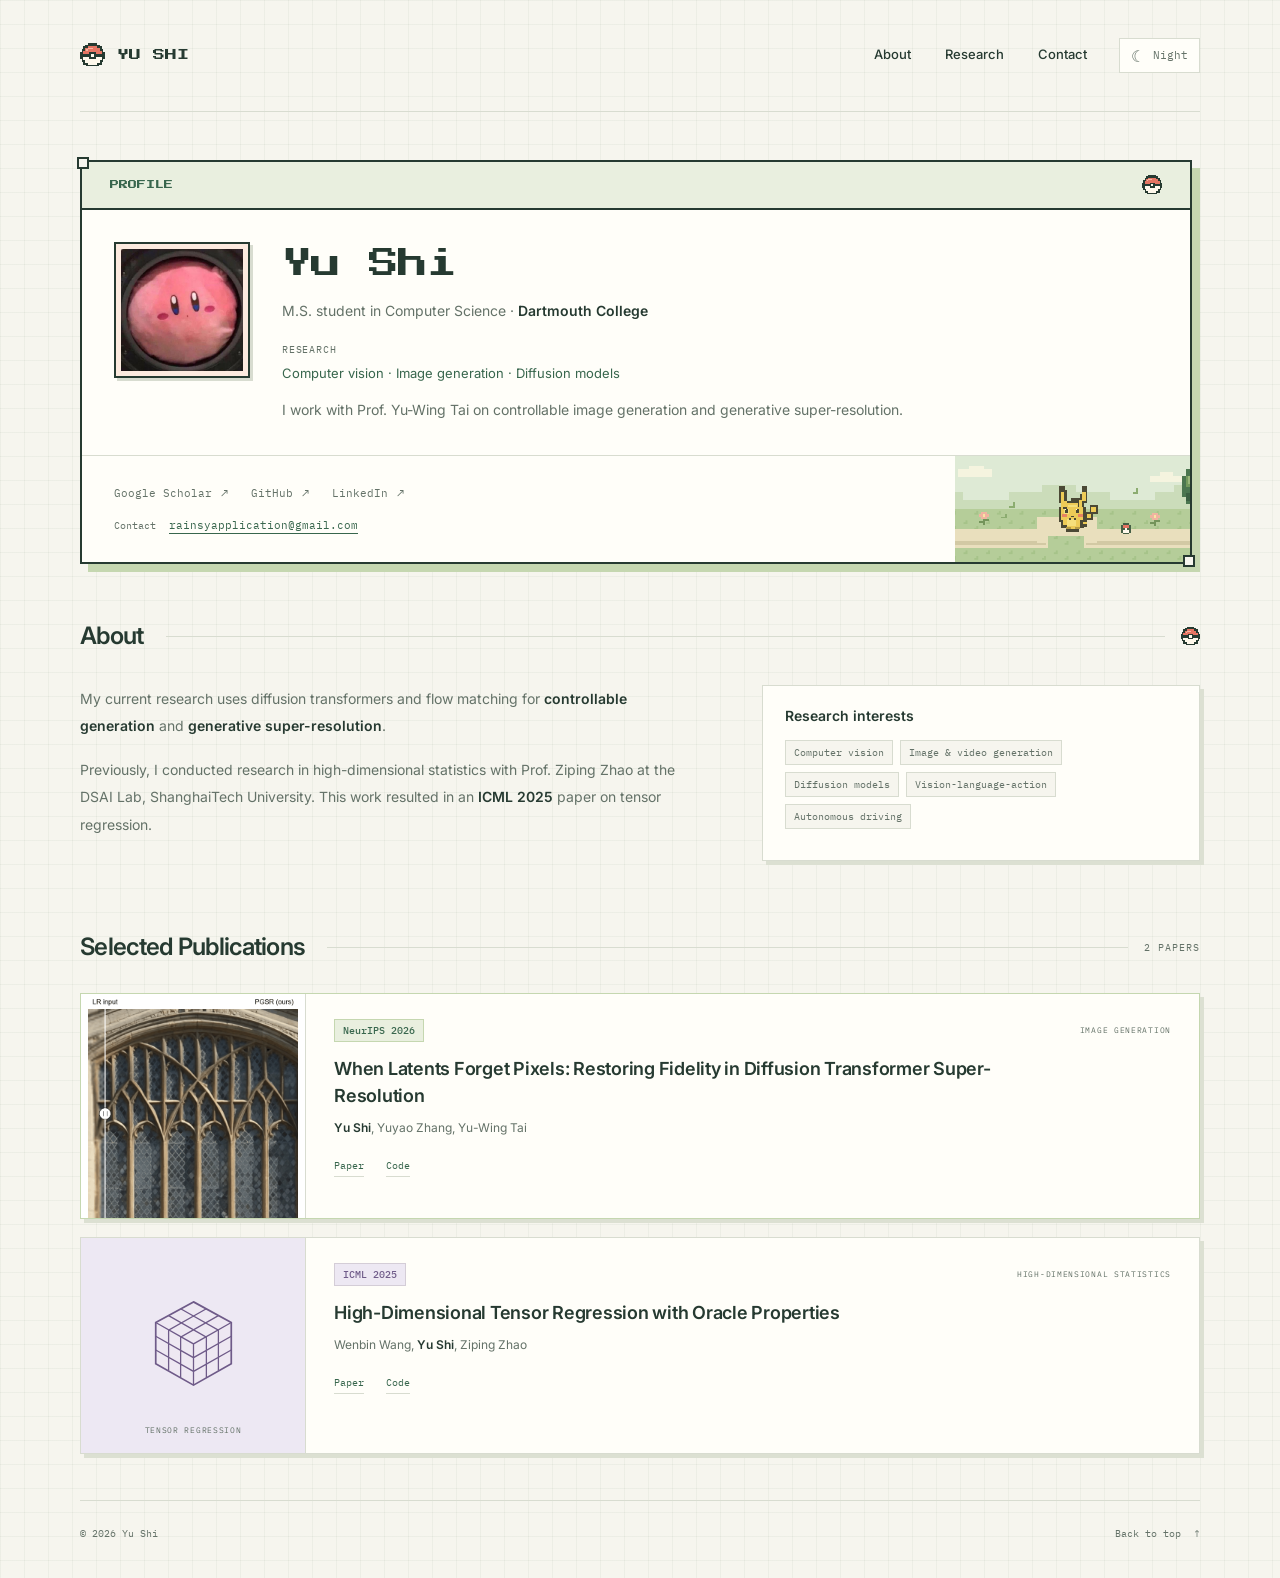
==== commit 78464bb2: "Simplify publication links and add PGSR visual teaser" ====
--- a/index.html
+++ b/index.html
@@ -35,7 +35,6 @@
       <path fill="#fff9ec" d="M7 7h2v2H7z"/>
       <path fill="#f6b4a2" d="M5 3h3v1H5v1H4V4h1z"/>
     </symbol>
-    <symbol id="arrow" viewBox="0 0 16 16"><path d="M3 12 12 3M4 3h8v8" fill="none" stroke="currentColor" stroke-width="2"/></symbol>
     <symbol id="star" viewBox="0 0 16 16"><path fill="currentColor" d="M7 0h2v5h2v2h5v2h-5v2H9v5H7v-5H5V9H0V7h5V5h2z"/></symbol>
   </svg>
 
@@ -85,12 +84,17 @@
       <section class="research-section" id="research" aria-labelledby="research-title">
         <div class="section-heading"><h2 id="research-title">Selected Publications</h2><span class="heading-line" aria-hidden="true"></span><span class="section-count">2 PAPERS</span></div>
         <article class="paper-card featured-paper" id="neurips-paper" aria-labelledby="neurips-title">
-          <div class="paper-art vision-art" aria-hidden="true"><div class="pixel-image pixel-image-small"></div><span class="image-arrow">→</span><div class="pixel-image pixel-image-large"></div><span class="art-caption">SUPER-RESOLUTION</span></div>
+          <a class="paper-art pgsr-art" href="https://github.com/Rain-sy/PGSR#visual-results" target="_blank" rel="noopener noreferrer" aria-label="View PGSR visual results">
+            <picture>
+              <source media="(prefers-reduced-motion: reduce)" srcset="assets/pgsr-teaser.png">
+              <img src="assets/pgsr-window-tracery.gif" alt="PGSR super-resolution visual comparison" width="560" height="560" loading="lazy" decoding="async">
+            </picture>
+          </a>
           <div class="paper-body">
-            <div class="paper-meta"><span class="venue-badge">NeurIPS 2026</span><span class="accepted-badge"><span class="status-dot" aria-hidden="true"></span>Accepted</span><span class="paper-topic">IMAGE GENERATION</span></div>
+            <div class="paper-meta"><span class="venue-badge">NeurIPS 2026</span><span class="paper-topic">IMAGE GENERATION</span></div>
             <h3 id="neurips-title">When Latents Forget Pixels: Restoring Fidelity in Diffusion Transformer Super-Resolution</h3>
             <p class="paper-authors"><strong>Yu Shi</strong>, Yuyao Zhang, Yu-Wing Tai</p>
-            <nav class="paper-links" aria-label="NeurIPS paper resources"><a href="https://arxiv.org/abs/2608.09133" target="_blank" rel="noopener noreferrer">Read paper <svg aria-hidden="true"><use href="#arrow"/></svg></a><a href="https://github.com/Rain-sy/PGSR" target="_blank" rel="noopener noreferrer">Code <svg aria-hidden="true"><use href="#arrow"/></svg></a></nav>
+            <nav class="paper-links" aria-label="NeurIPS paper resources"><a href="https://arxiv.org/abs/2608.09133" target="_blank" rel="noopener noreferrer">Paper</a><a href="https://github.com/Rain-sy/PGSR" target="_blank" rel="noopener noreferrer">Code</a></nav>
           </div>
         </article>
         <article class="paper-card" aria-labelledby="icml-title">
@@ -99,7 +103,7 @@
             <div class="paper-meta"><span class="venue-badge venue-purple">ICML 2025</span><span class="paper-topic">HIGH-DIMENSIONAL STATISTICS</span></div>
             <h3 id="icml-title">High-Dimensional Tensor Regression with Oracle Properties</h3>
             <p class="paper-authors">Wenbin Wang, <strong>Yu Shi</strong>, Ziping Zhao</p>
-            <nav class="paper-links" aria-label="ICML paper resources"><a href="https://proceedings.mlr.press/v267/wang25co.html" target="_blank" rel="noopener noreferrer">Read paper <svg aria-hidden="true"><use href="#arrow"/></svg></a><a href="https://github.com/Rain-sy/High-Dimensional-Tensor-Regression" target="_blank" rel="noopener noreferrer">Code <svg aria-hidden="true"><use href="#arrow"/></svg></a></nav>
+            <nav class="paper-links" aria-label="ICML paper resources"><a href="https://proceedings.mlr.press/v267/wang25co.html" target="_blank" rel="noopener noreferrer">Paper</a><a href="https://github.com/Rain-sy/High-Dimensional-Tensor-Regression" target="_blank" rel="noopener noreferrer">Code</a></nav>
           </div>
         </article>
       </section>
--- a/assets/styles.css
+++ b/assets/styles.css
@@ -38,7 +38,6 @@
 .theme-toggle { display: flex; align-items: center; gap: 8px; padding: 7px 11px; background: var(--surface); border: 1px solid var(--line); color: var(--muted); font-family: var(--font-mono); font-size: 11px; cursor: pointer; }
 .theme-toggle:hover { border-color: var(--green); color: var(--green); }
 .theme-icon { font-size: 16px; line-height: 1; }
-.status-dot { display: inline-block; width: 6px; height: 6px; flex-shrink: 0; background: var(--green); box-shadow: 0 0 0 3px color-mix(in srgb,var(--green) 12%,transparent); }
 h1 { font-size: 22px; font-weight: 500; line-height: 1.5; }
 .button { display: inline-flex; align-items: center; justify-content: center; gap: 15px; padding: 11px 16px; border: 2px solid var(--green); font-size: 12px; font-weight: 600; box-shadow: 3px 3px 0 var(--shadow); transition: transform .15s,box-shadow .15s; }
 .button svg { width: 14px; height: 14px; }
@@ -94,27 +93,23 @@
 .paper-card:hover { border-color: var(--green); box-shadow: 5px 5px 0 var(--shadow); }
 .featured-paper { border-color: var(--green-mid); }
 .paper-art { position: relative; min-height: 215px; border-right: 1px solid var(--line); display: flex; align-items: center; justify-content: center; gap: 12px; overflow: hidden; }
-.vision-art { background-color: var(--green-soft); background-image: linear-gradient(var(--grid) 1px,transparent 1px),linear-gradient(90deg,var(--grid) 1px,transparent 1px); background-size: 14px 14px; }
+.pgsr-art { background: #fff; }
+.pgsr-art picture { display: block; width: 100%; }
+.pgsr-art img { display: block; width: 100%; height: auto; aspect-ratio: 1; object-fit: contain; }
 .art-caption { position: absolute; bottom: 16px; left: 8px; right: 8px; font-family: var(--font-mono); font-size: 8px; text-align: center; color: var(--muted); letter-spacing: .7px; }
-.pixel-image { width: 60px; height: 72px; border: 3px solid var(--surface); outline: 1px solid var(--green-mid); background: linear-gradient(to top,#638655 0 20%,transparent 20%),conic-gradient(from 90deg at 50% 65%,#c0d5a1 0 25%,#89ab72 0 50%,transparent 0) 0 0 / 100% 100%,linear-gradient(#d2e3ce 0 40%,#e8e5c7 40% 58%,#a8c28a 58%); box-shadow: 3px 3px 0 var(--green-mid); }
-.pixel-image-small { width: 41px; height: 48px; background: conic-gradient(#a5c18c 25%,#e5e4c9 0 50%,#789c66 0 75%,#c9d9b9 0) 0 0 / 18px 18px; }
-.image-arrow { font-family: var(--font-mono); font-size: 18px; color: var(--green); }
 .tensor-art { color: var(--purple); background: var(--purple-soft); }
 .tensor-cube { width: 103px; height: 103px; transform: translateY(-5px); }
 .paper-body { padding: 25px 28px 22px; }
 .paper-meta { display: flex; flex-wrap: wrap; align-items: center; gap: 8px 12px; margin-bottom: 13px; }
 .venue-badge { background: var(--green-soft); color: var(--green); border: 1px solid var(--green-mid); font-family: var(--font-mono); font-size: 10px; font-weight: 500; padding: 2px 8px; }
 .venue-purple { background: var(--purple-soft); border-color: color-mix(in srgb,var(--purple) 30%,var(--surface)); color: var(--purple); }
-.accepted-badge { display: inline-flex; align-items: center; gap: 6px; color: var(--green); font-family: var(--font-mono); font-size: 10px; }
-.accepted-badge .status-dot { width: 5px; height: 5px; box-shadow: none; }
 .paper-topic { margin-left: auto; font-family: var(--font-mono); color: var(--muted); font-size: 8px; letter-spacing: .7px; }
 .paper-body h3 { max-width: 660px; font-size: 18px; font-weight: 600; line-height: 1.5; letter-spacing: -.25px; }
 .paper-authors { margin-top: 9px; font-size: 12px; color: var(--muted); }
-.paper-authors strong { color: var(--ink); font-weight: 600; text-decoration: underline; text-decoration-color: var(--green-mid); text-underline-offset: 3px; }
+.paper-authors strong { color: var(--ink); font-weight: 600; }
 .paper-links { display: flex; gap: 22px; margin-top: 18px; font-family: var(--font-mono); font-size: 10px; }
 .paper-links a { display: inline-flex; align-items: center; gap: 8px; color: var(--green); border-bottom: 1px solid var(--line); padding-bottom: 2px; }
 .paper-links a:hover { border-color: var(--green); }
-.paper-links svg { width: 10px; height: 10px; }
 .site-footer { display: flex; align-items: center; justify-content: space-between; gap: 20px; margin-top: 46px; padding: 24px 0 36px; border-top: 1px solid var(--line); color: var(--muted); font-family: var(--font-mono); font-size: 10px; }
 .site-footer a:hover { color: var(--green); }
 .site-footer a span { margin-left: 7px; }
@@ -160,8 +155,7 @@
   .research-section { padding-top: 48px; }
   .paper-card { grid-template-columns: 1fr; }
   .paper-art { min-height: 135px; border-right: 0; border-bottom: 1px solid var(--line); }
-  .pixel-image-large { height: 62px; width: 52px; margin-bottom: 14px; }
-  .pixel-image-small, .image-arrow { margin-bottom: 14px; }
+  .pgsr-art picture { max-width: 250px; }
   .art-caption { bottom: 10px; }
   .tensor-cube { width: 87px; height: 87px; transform: translateY(-9px); }
   .paper-body { padding: 20px; }
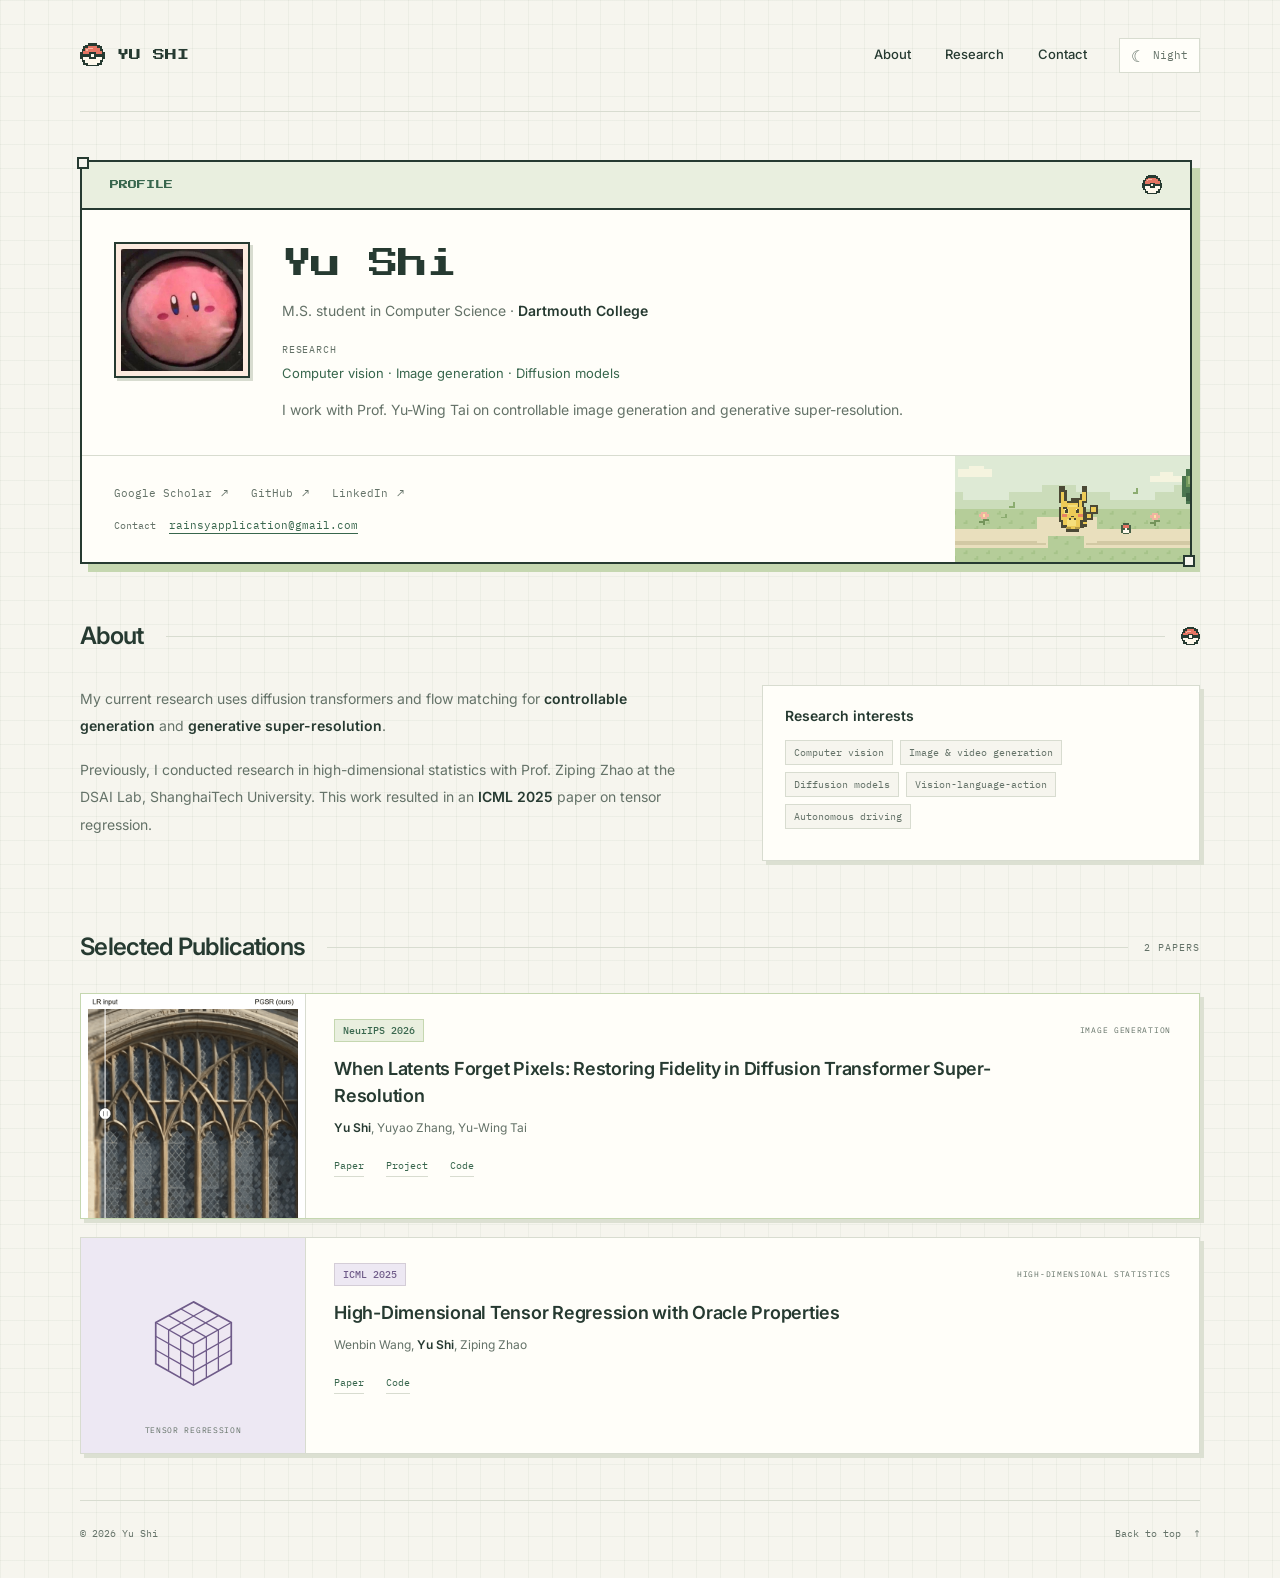
==== commit 3cdc7cc9: "Add PGSR project page at projects/PGSR" ====
--- a/index.html
+++ b/index.html
@@ -84,7 +84,7 @@
       <section class="research-section" id="research" aria-labelledby="research-title">
         <div class="section-heading"><h2 id="research-title">Selected Publications</h2><span class="heading-line" aria-hidden="true"></span><span class="section-count">2 PAPERS</span></div>
         <article class="paper-card featured-paper" id="neurips-paper" aria-labelledby="neurips-title">
-          <a class="paper-art pgsr-art" href="https://github.com/Rain-sy/PGSR#visual-results" target="_blank" rel="noopener noreferrer" aria-label="View PGSR visual results">
+          <a class="paper-art pgsr-art" href="projects/PGSR/#results" target="_blank" rel="noopener noreferrer" aria-label="View PGSR visual results">
             <picture>
               <source media="(prefers-reduced-motion: reduce)" srcset="assets/pgsr-teaser.png">
               <img src="assets/pgsr-window-tracery.gif" alt="PGSR super-resolution visual comparison" width="560" height="560" loading="lazy" decoding="async">
@@ -94,7 +94,7 @@
             <div class="paper-meta"><span class="venue-badge">NeurIPS 2026</span><span class="paper-topic">IMAGE GENERATION</span></div>
             <h3 id="neurips-title">When Latents Forget Pixels: Restoring Fidelity in Diffusion Transformer Super-Resolution</h3>
             <p class="paper-authors"><strong>Yu Shi</strong>, Yuyao Zhang, Yu-Wing Tai</p>
-            <nav class="paper-links" aria-label="NeurIPS paper resources"><a href="https://arxiv.org/abs/2608.09133" target="_blank" rel="noopener noreferrer">Paper</a><a href="https://github.com/Rain-sy/PGSR" target="_blank" rel="noopener noreferrer">Code</a></nav>
+            <nav class="paper-links" aria-label="NeurIPS paper resources"><a href="https://arxiv.org/abs/2608.09133" target="_blank" rel="noopener noreferrer">Paper</a><a href="projects/PGSR/">Project</a><a href="https://github.com/Rain-sy/PGSR" target="_blank" rel="noopener noreferrer">Code</a></nav>
           </div>
         </article>
         <article class="paper-card" aria-labelledby="icml-title">
